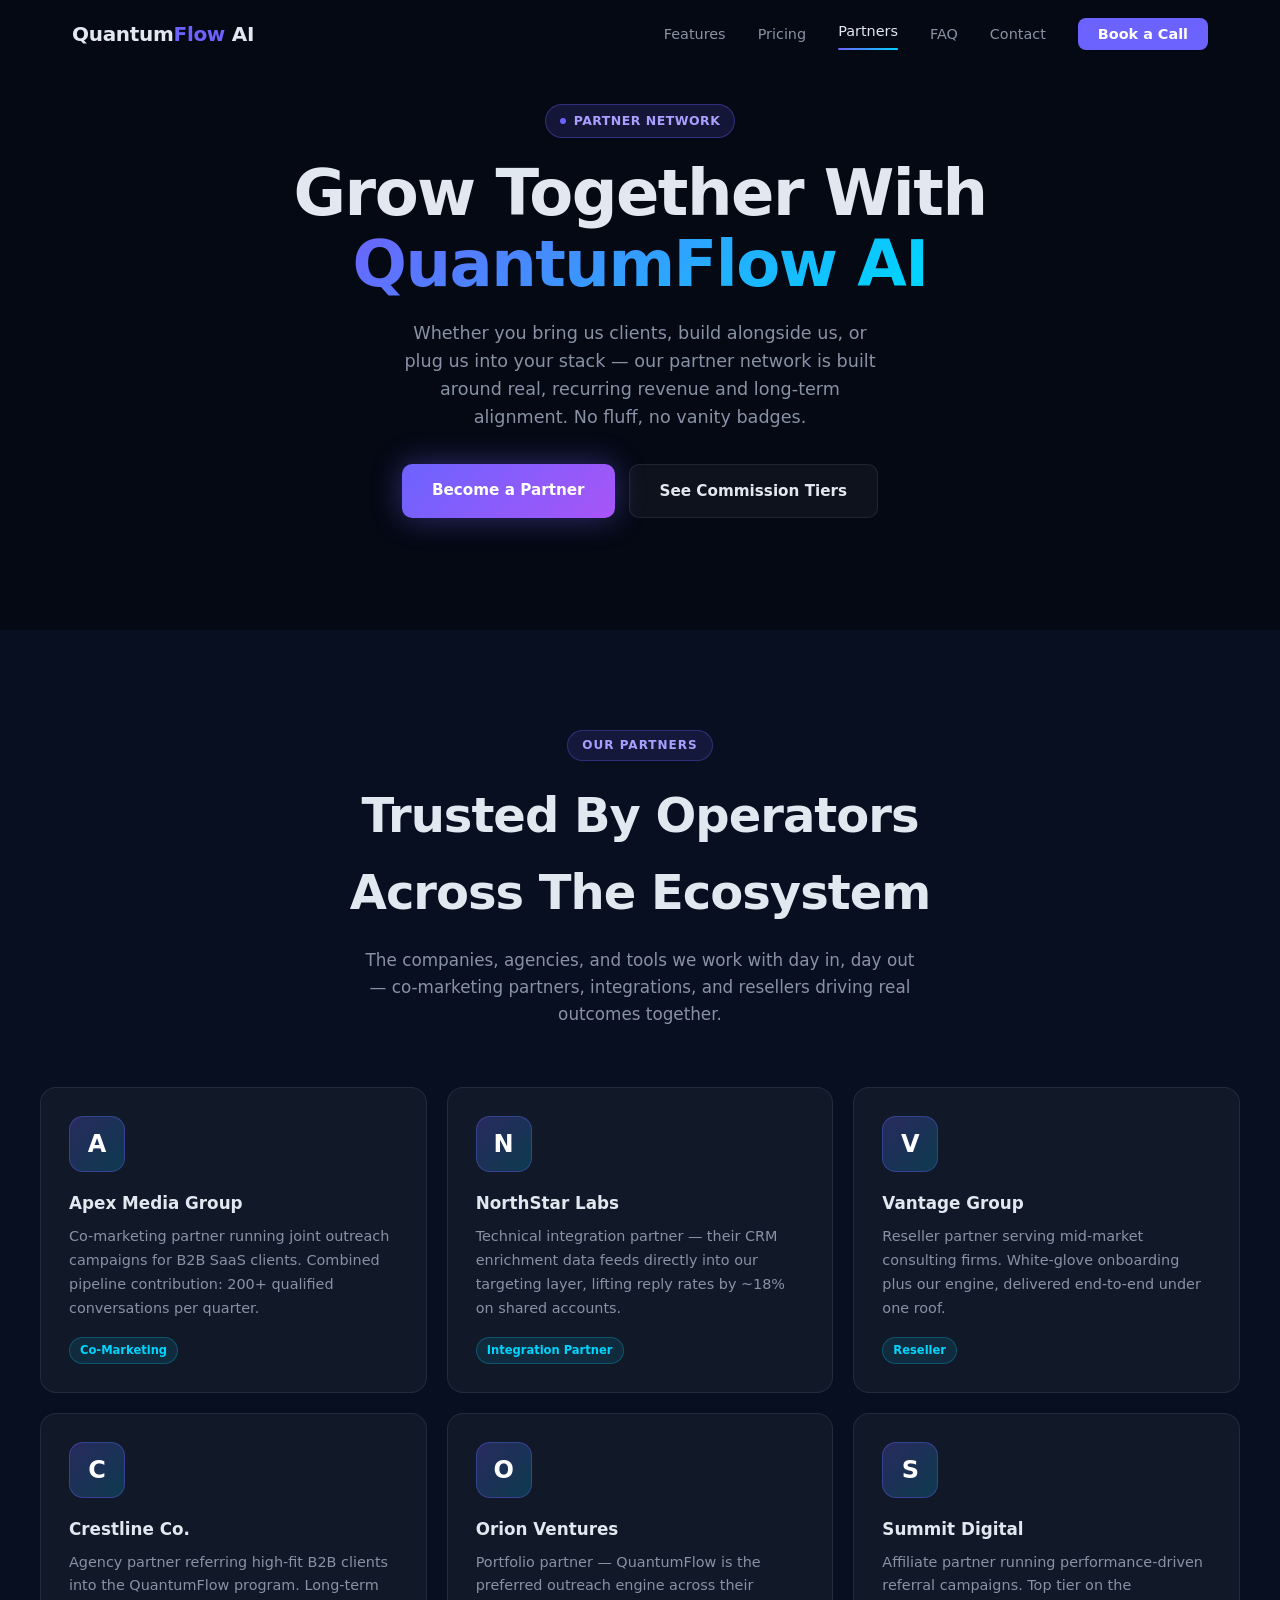
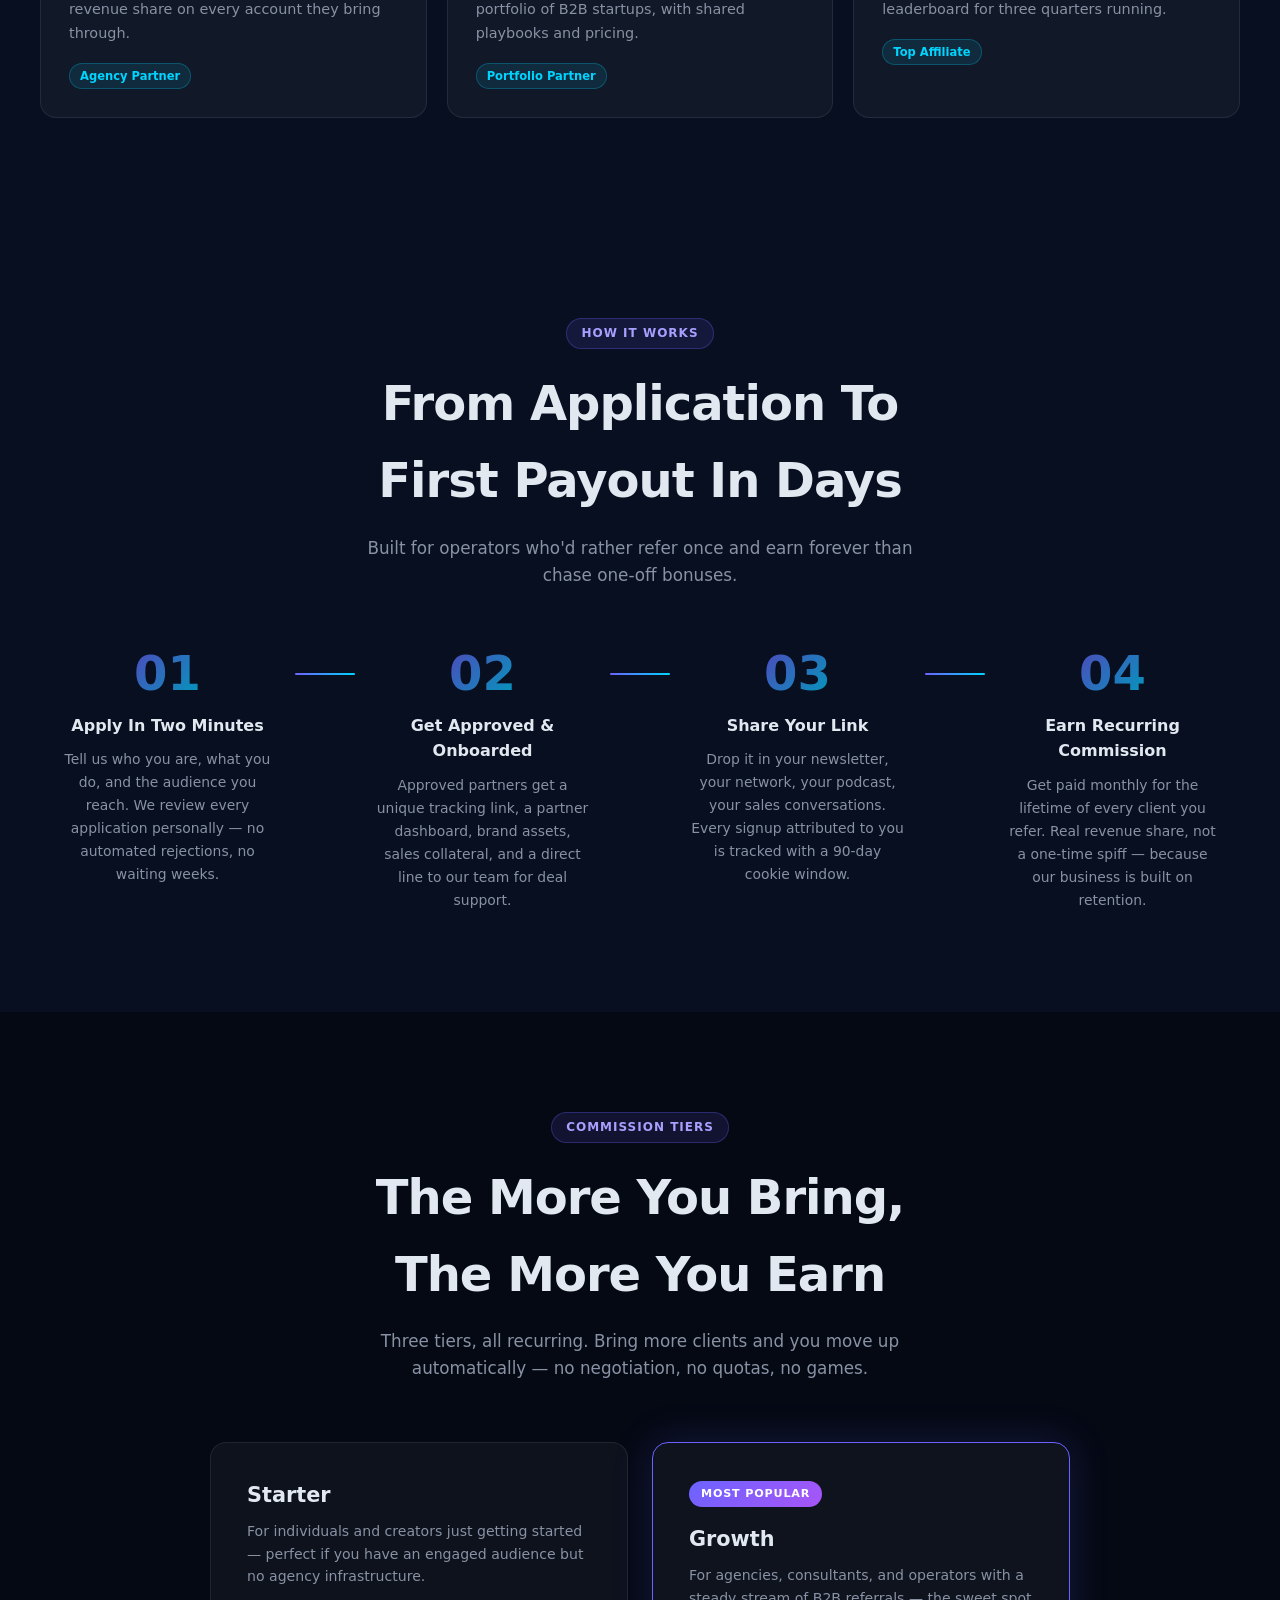
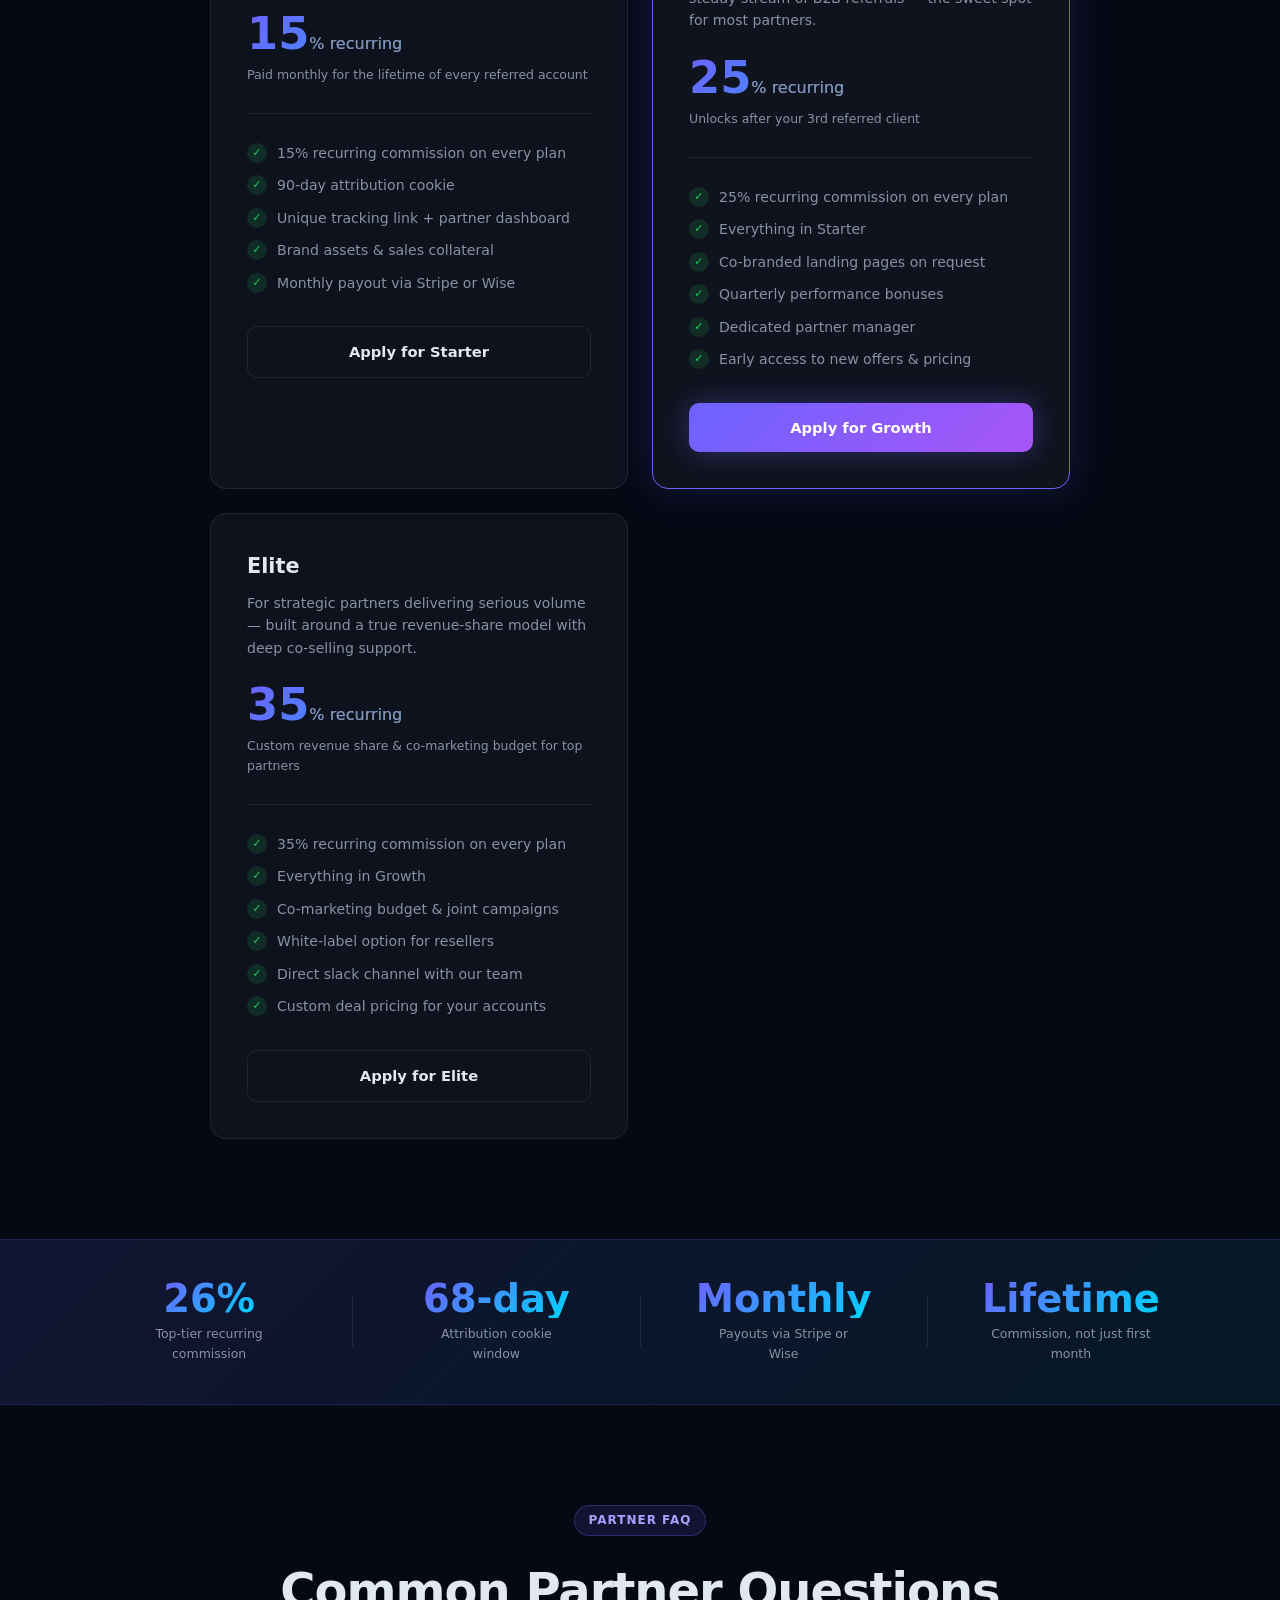
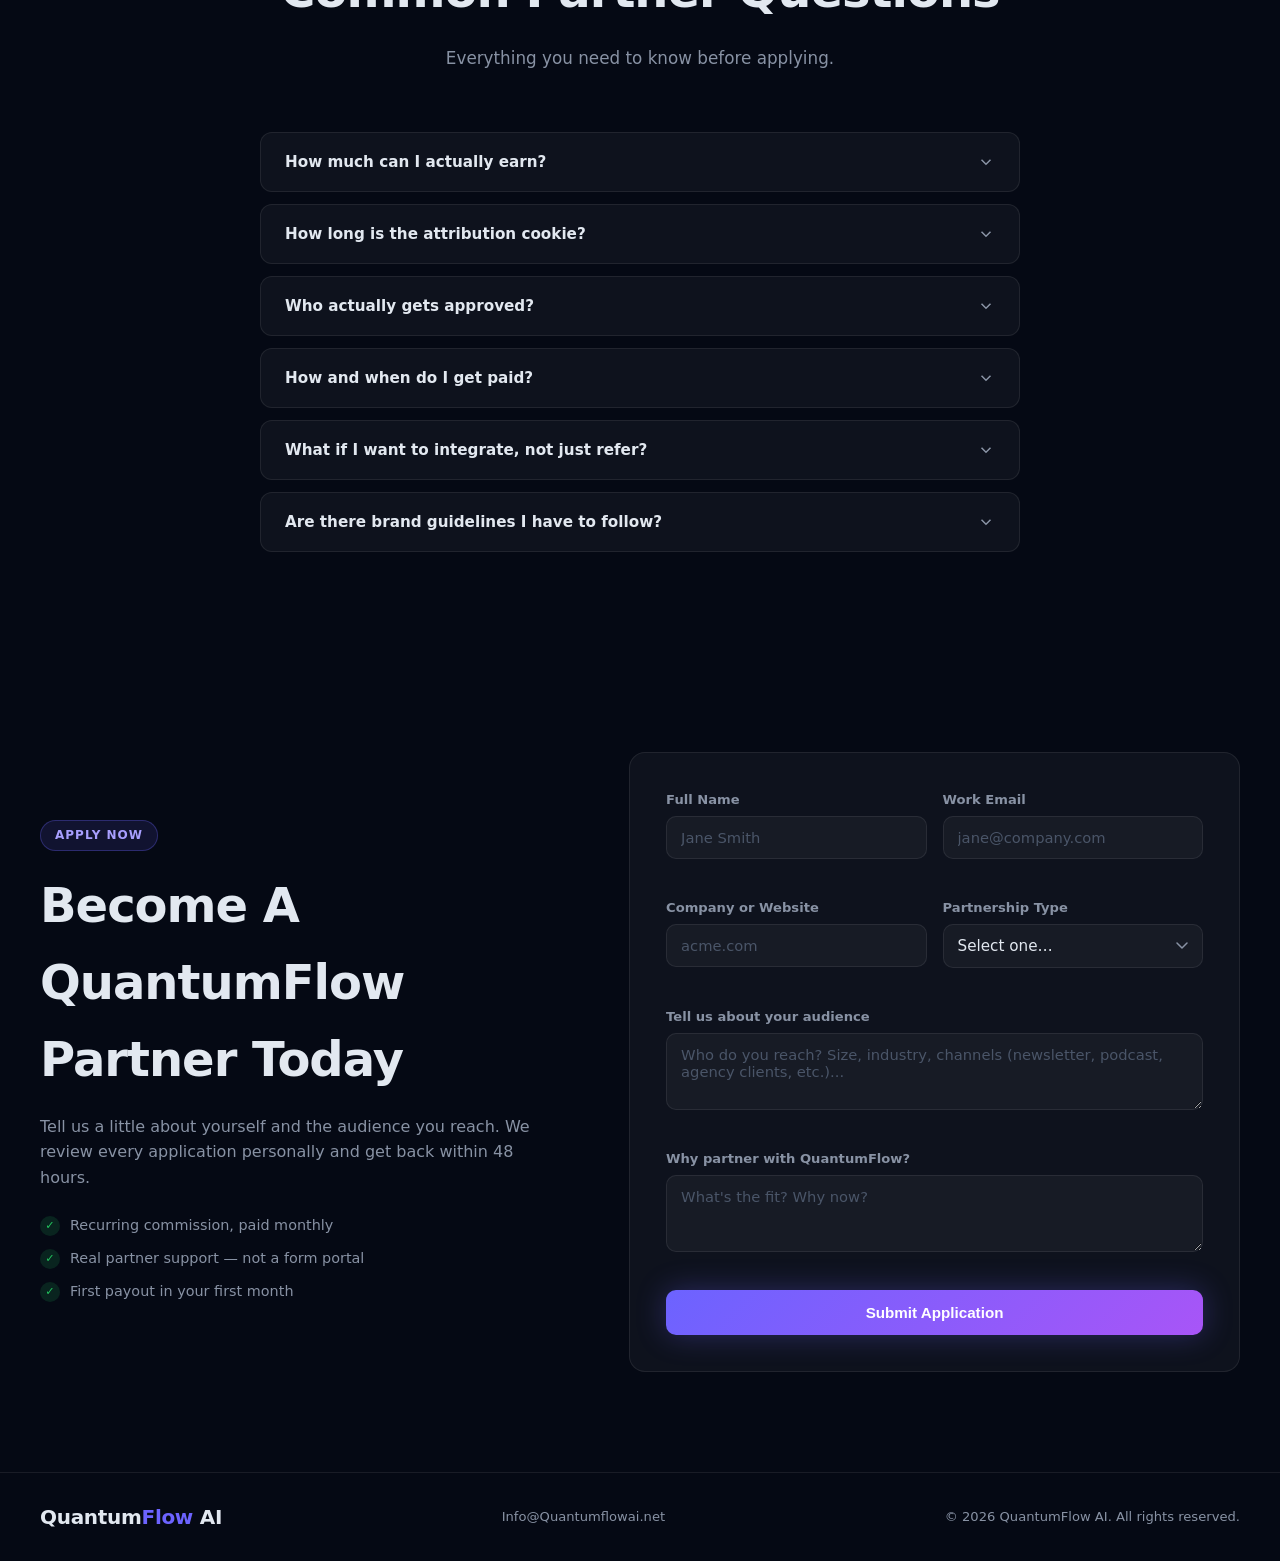
==== partners.html @ be559c21 "Add Partners & Affiliates page with showcase, tiers, and application form New partners.html with com" ====
<!DOCTYPE html>
<html lang="en">
<head>
  <meta charset="UTF-8" />
  <meta name="viewport" content="width=device-width, initial-scale=1.0" />

  <!-- Primary SEO -->
  <title>Partners &amp; Affiliates — QuantumFlow AI</title>
  <meta name="description" content="Partner with QuantumFlow AI or join our affiliate program. Recurring commissions, real-world co-marketing, and a B2B outreach engine that converts. Apply in minutes." />
  <meta name="robots" content="index, follow" />
  <link rel="canonical" href="https://quantumflowai.net/partners" />

  <!-- Open Graph -->
  <meta property="og:type" content="website" />
  <meta property="og:url" content="https://quantumflowai.net/partners" />
  <meta property="og:title" content="Partners &amp; Affiliates — QuantumFlow AI" />
  <meta property="og:description" content="Become an affiliate or strategic partner. Refer qualified businesses, share in our growth, and earn recurring commissions on every deal we close together." />
  <meta property="og:image" content="https://quantumflowai.net/og-image.png" />
  <meta property="og:image:width" content="740" />
  <meta property="og:image:height" content="740" />
  <meta property="og:site_name" content="QuantumFlow AI" />
  <meta property="og:locale" content="en_US" />

  <!-- Twitter Card -->
  <meta name="twitter:card" content="summary_large_image" />
  <meta name="twitter:title" content="Partners &amp; Affiliates — QuantumFlow AI" />
  <meta name="twitter:description" content="Join the QuantumFlow AI partner network. Recurring commissions, co-marketing, and a B2B outreach engine that delivers." />
  <meta name="twitter:image" content="https://quantumflowai.net/og-image.png" />

  <!-- Geo targeting -->
  <meta name="geo.region" content="US, CA, GB, AU" />

  <!-- Branding -->
  <link rel="icon" type="image/png" href="/og-image.png" />
  <meta name="theme-color" content="#6c63ff" />

  <link rel="stylesheet" href="styles.css" />

  <!-- Page-specific tweaks (small enough to live inline; no global styles.css edits needed) -->
  <style>
    .partners-hero { min-height: 70vh; justify-content: center; text-align: center; }
    .partners-hero .hero-content { max-width: 760px; margin: 0 auto; }
    .partners-hero .hero-content > p { margin-left: auto; margin-right: auto; }
    .partners-hero .hero-btns { justify-content: center; }
    .partners-hero .badge { margin-left: auto; margin-right: auto; }

    /* Logo placeholder — drop in <img> later */
    .partner-logo {
      width: 56px;
      height: 56px;
      border-radius: 14px;
      display: flex;
      align-items: center;
      justify-content: center;
      font-weight: 800;
      font-size: 1.5rem;
      color: #fff;
      margin-bottom: 18px;
      background: linear-gradient(135deg, rgba(108, 99, 255, 0.25), rgba(0, 212, 255, 0.18));
      border: 1px solid rgba(108, 99, 255, 0.35);
    }

    /* Active nav item subtle indicator */
    .nav-links a[aria-current="page"] { color: var(--text); }
    .nav-links a[aria-current="page"]::after {
      content: '';
      display: block;
      height: 2px;
      width: 100%;
      margin-top: 4px;
      background: linear-gradient(90deg, var(--accent), var(--accent2));
      border-radius: 2px;
    }

    /* Select styled to match inputs */
    .form-group select {
      background: var(--card-bg);
      border: 1px solid var(--card-border);
      color: var(--text);
      padding: 12px 14px;
      border-radius: 10px;
      font-size: 0.95rem;
      font-family: inherit;
      cursor: pointer;
      transition: border-color 0.2s;
      appearance: none;
      background-image: url("data:image/svg+xml;utf8,<svg xmlns='http://www.w3.org/2000/svg' width='12' height='8' viewBox='0 0 12 8' fill='none'><path d='M1 1L6 6L11 1' stroke='%238892a4' stroke-width='1.5' stroke-linecap='round' stroke-linejoin='round'/></svg>");
      background-repeat: no-repeat;
      background-position: right 14px center;
      padding-right: 38px;
    }
    .form-group select:focus { border-color: var(--accent); outline: none; }
    .form-group select.error { border-color: #ef4444; }
  </style>
</head>
<body>

  <!-- NAV -->
  <nav class="nav" id="nav">
    <div class="nav-inner">
      <a href="index.html" class="logo">Quantum<span>Flow</span> AI</a>
      <ul class="nav-links" id="navLinks">
        <li><a href="index.html#features" class="nav-close">Features</a></li>
        <li><a href="index.html#pricing" class="nav-close">Pricing</a></li>
        <li><a href="partners.html" class="nav-close" aria-current="page">Partners</a></li>
        <li><a href="index.html#faq-section" class="nav-close">FAQ</a></li>
        <li><a href="index.html#contact" class="nav-close">Contact</a></li>
        <li><a href="index.html#contact" class="btn-nav nav-close">Book a Call</a></li>
      </ul>
      <button class="hamburger" id="hamburger" aria-label="Toggle menu">
        <span></span><span></span><span></span>
      </button>
    </div>
  </nav>

  <!-- HERO (compact, centered) -->
  <section class="hero partners-hero" id="hero">
    <div class="hero-content">
      <div class="badge reveal">Partner Network</div>
      <h1 class="reveal">Grow Together With<br/><span>QuantumFlow AI</span></h1>
      <p class="reveal">Whether you bring us clients, build alongside us, or plug us into your stack — our partner network is built around real, recurring revenue and long-term alignment. No fluff, no vanity badges.</p>
      <div class="hero-btns reveal">
        <a href="#partners-apply" class="btn-primary">Become a Partner</a>
        <a href="#affiliate-tiers" class="btn-ghost">See Commission Tiers</a>
      </div>
    </div>
  </section>

  <!-- PARTNERS SHOWCASE -->
  <section class="features" id="partners-showcase">
    <div class="section-inner">
      <div class="section-label reveal">Our Partners</div>
      <h2 class="reveal">Trusted By Operators<br/>Across The Ecosystem</h2>
      <p class="section-sub reveal">The companies, agencies, and tools we work with day in, day out — co-marketing partners, integrations, and resellers driving real outcomes together.</p>
      <div class="features-grid">

        <div class="feature-card reveal">
          <div class="partner-logo">A</div>
          <h3>Apex Media Group</h3>
          <p>Co-marketing partner running joint outreach campaigns for B2B SaaS clients. Combined pipeline contribution: 200+ qualified conversations per quarter.</p>
          <div class="feature-tag">Co-Marketing</div>
        </div>

        <div class="feature-card reveal">
          <div class="partner-logo">N</div>
          <h3>NorthStar Labs</h3>
          <p>Technical integration partner — their CRM enrichment data feeds directly into our targeting layer, lifting reply rates by ~18% on shared accounts.</p>
          <div class="feature-tag">Integration Partner</div>
        </div>

        <div class="feature-card reveal">
          <div class="partner-logo">V</div>
          <h3>Vantage Group</h3>
          <p>Reseller partner serving mid-market consulting firms. White-glove onboarding plus our engine, delivered end-to-end under one roof.</p>
          <div class="feature-tag">Reseller</div>
        </div>

        <div class="feature-card reveal">
          <div class="partner-logo">C</div>
          <h3>Crestline Co.</h3>
          <p>Agency partner referring high-fit B2B clients into the QuantumFlow program. Long-term revenue share on every account they bring through.</p>
          <div class="feature-tag">Agency Partner</div>
        </div>

        <div class="feature-card reveal">
          <div class="partner-logo">O</div>
          <h3>Orion Ventures</h3>
          <p>Portfolio partner — QuantumFlow is the preferred outreach engine across their portfolio of B2B startups, with shared playbooks and pricing.</p>
          <div class="feature-tag">Portfolio Partner</div>
        </div>

        <div class="feature-card reveal">
          <div class="partner-logo">S</div>
          <h3>Summit Digital</h3>
          <p>Affiliate partner running performance-driven referral campaigns. Top tier on the leaderboard for three quarters running.</p>
          <div class="feature-tag">Top Affiliate</div>
        </div>

      </div>
    </div>
  </section>

  <!-- HOW THE AFFILIATE PROGRAM WORKS -->
  <section class="how-it-works">
    <div class="section-inner">
      <div class="section-label reveal">How It Works</div>
      <h2 class="reveal">From Application To<br/>First Payout In Days</h2>
      <p class="section-sub reveal">Built for operators who'd rather refer once and earn forever than chase one-off bonuses.</p>
      <div class="steps-grid">
        <div class="step reveal">
          <div class="step-number">01</div>
          <div class="step-content">
            <h3>Apply In Two Minutes</h3>
            <p>Tell us who you are, what you do, and the audience you reach. We review every application personally — no automated rejections, no waiting weeks.</p>
          </div>
        </div>
        <div class="step-connector reveal"></div>
        <div class="step reveal">
          <div class="step-number">02</div>
          <div class="step-content">
            <h3>Get Approved &amp; Onboarded</h3>
            <p>Approved partners get a unique tracking link, a partner dashboard, brand assets, sales collateral, and a direct line to our team for deal support.</p>
          </div>
        </div>
        <div class="step-connector reveal"></div>
        <div class="step reveal">
          <div class="step-number">03</div>
          <div class="step-content">
            <h3>Share Your Link</h3>
            <p>Drop it in your newsletter, your network, your podcast, your sales conversations. Every signup attributed to you is tracked with a 90-day cookie window.</p>
          </div>
        </div>
        <div class="step-connector reveal"></div>
        <div class="step reveal">
          <div class="step-number">04</div>
          <div class="step-content">
            <h3>Earn Recurring Commission</h3>
            <p>Get paid monthly for the lifetime of every client you refer. Real revenue share, not a one-time spiff — because our business is built on retention.</p>
          </div>
        </div>
      </div>
    </div>
  </section>

  <!-- AFFILIATE TIERS -->
  <section class="pricing" id="affiliate-tiers">
    <div class="section-inner">
      <div class="section-label reveal">Commission Tiers</div>
      <h2 class="reveal">The More You Bring,<br/>The More You Earn</h2>
      <p class="section-sub reveal">Three tiers, all recurring. Bring more clients and you move up automatically — no negotiation, no quotas, no games.</p>
      <div class="pricing-grid">

        <div class="pricing-card reveal">
          <h3 class="pricing-plan">Starter</h3>
          <p class="pricing-desc">For individuals and creators just getting started — perfect if you have an engaged audience but no agency infrastructure.</p>
          <div class="pricing-price-block">
            <div class="pricing-price">15<span class="pricing-period">% recurring</span></div>
            <div class="pricing-sublabel">Paid monthly for the lifetime of every referred account</div>
          </div>
          <ul class="pricing-list">
            <li><span class="check">✓</span> 15% recurring commission on every plan</li>
            <li><span class="check">✓</span> 90-day attribution cookie</li>
            <li><span class="check">✓</span> Unique tracking link + partner dashboard</li>
            <li><span class="check">✓</span> Brand assets &amp; sales collateral</li>
            <li><span class="check">✓</span> Monthly payout via Stripe or Wise</li>
          </ul>
          <a href="#partners-apply" class="pricing-cta pricing-cta-ghost">Apply for Starter</a>
        </div>

        <div class="pricing-card featured reveal">
          <div class="pricing-badge">Most Popular</div>
          <h3 class="pricing-plan">Growth</h3>
          <p class="pricing-desc">For agencies, consultants, and operators with a steady stream of B2B referrals — the sweet spot for most partners.</p>
          <div class="pricing-price-block">
            <div class="pricing-price">25<span class="pricing-period">% recurring</span></div>
            <div class="pricing-sublabel">Unlocks after your 3rd referred client</div>
          </div>
          <ul class="pricing-list">
            <li><span class="check">✓</span> 25% recurring commission on every plan</li>
            <li><span class="check">✓</span> Everything in Starter</li>
            <li><span class="check">✓</span> Co-branded landing pages on request</li>
            <li><span class="check">✓</span> Quarterly performance bonuses</li>
            <li><span class="check">✓</span> Dedicated partner manager</li>
            <li><span class="check">✓</span> Early access to new offers &amp; pricing</li>
          </ul>
          <a href="#partners-apply" class="pricing-cta pricing-cta-primary">Apply for Growth</a>
        </div>

        <div class="pricing-card reveal">
          <h3 class="pricing-plan">Elite</h3>
          <p class="pricing-desc">For strategic partners delivering serious volume — built around a true revenue-share model with deep co-selling support.</p>
          <div class="pricing-price-block">
            <div class="pricing-price">35<span class="pricing-period">% recurring</span></div>
            <div class="pricing-sublabel">Custom revenue share &amp; co-marketing budget for top partners</div>
          </div>
          <ul class="pricing-list">
            <li><span class="check">✓</span> 35% recurring commission on every plan</li>
            <li><span class="check">✓</span> Everything in Growth</li>
            <li><span class="check">✓</span> Co-marketing budget &amp; joint campaigns</li>
            <li><span class="check">✓</span> White-label option for resellers</li>
            <li><span class="check">✓</span> Direct slack channel with our team</li>
            <li><span class="check">✓</span> Custom deal pricing for your accounts</li>
          </ul>
          <a href="#partners-apply" class="pricing-cta pricing-cta-ghost">Apply for Elite</a>
        </div>

      </div>
    </div>
  </section>

  <!-- STATS BAR -->
  <div class="stats-bar">
    <div class="stats-bar-inner">
      <div class="stats-bar-item reveal">
        <span class="stats-bar-num"><span class="counter" data-target="35">0</span>%</span>
        <span class="stats-bar-label">Top-tier recurring commission</span>
      </div>
      <div class="stats-bar-divider"></div>
      <div class="stats-bar-item reveal">
        <span class="stats-bar-num"><span class="counter" data-target="90">0</span>-day</span>
        <span class="stats-bar-label">Attribution cookie window</span>
      </div>
      <div class="stats-bar-divider"></div>
      <div class="stats-bar-item reveal">
        <span class="stats-bar-num">Monthly</span>
        <span class="stats-bar-label">Payouts via Stripe or Wise</span>
      </div>
      <div class="stats-bar-divider"></div>
      <div class="stats-bar-item reveal">
        <span class="stats-bar-num">Lifetime</span>
        <span class="stats-bar-label">Commission, not just first month</span>
      </div>
    </div>
  </div>

  <!-- PARTNER FAQ -->
  <section class="faq-section" id="partner-faq">
    <div class="section-inner">
      <div class="section-label reveal">Partner FAQ</div>
      <h2 class="reveal">Common Partner Questions</h2>
      <p class="section-sub reveal">Everything you need to know before applying.</p>
      <div class="faq-grid">

        <div class="faq-item reveal">
          <button class="faq-q" aria-expanded="false">
            <span>How much can I actually earn?</span>
            <svg aria-hidden="true" class="faq-icon" viewBox="0 0 24 24" fill="none" stroke="currentColor" stroke-width="2"><polyline points="6 9 12 15 18 9"/></svg>
          </button>
          <div class="faq-a">
            <p>Commissions range from 15% to 35% of every plan, paid monthly for the lifetime of the account. On a Scale plan client, that's $150–$350+ per month, every month, for every active referral. Top partners earn five figures monthly purely from recurring commissions.</p>
          </div>
        </div>

        <div class="faq-item reveal">
          <button class="faq-q" aria-expanded="false">
            <span>How long is the attribution cookie?</span>
            <svg aria-hidden="true" class="faq-icon" viewBox="0 0 24 24" fill="none" stroke="currentColor" stroke-width="2"><polyline points="6 9 12 15 18 9"/></svg>
          </button>
          <div class="faq-a">
            <p>90 days. If someone clicks your link, then books a call within 90 days and signs up, you get credit — even if they took the long route. We also support manual attribution requests if a referral mentioned you on the call.</p>
          </div>
        </div>

        <div class="faq-item reveal">
          <button class="faq-q" aria-expanded="false">
            <span>Who actually gets approved?</span>
            <svg aria-hidden="true" class="faq-icon" viewBox="0 0 24 24" fill="none" stroke="currentColor" stroke-width="2"><polyline points="6 9 12 15 18 9"/></svg>
          </button>
          <div class="faq-a">
            <p>Anyone with credible access to B2B audiences — agencies, consultants, newsletter operators, podcast hosts, fractional execs, marketing communities, and SaaS founders with adjacent audiences. We don't approve generic "deal sites" or anyone running spammy traffic — that protects everyone's earnings.</p>
          </div>
        </div>

        <div class="faq-item reveal">
          <button class="faq-q" aria-expanded="false">
            <span>How and when do I get paid?</span>
            <svg aria-hidden="true" class="faq-icon" viewBox="0 0 24 24" fill="none" stroke="currentColor" stroke-width="2"><polyline points="6 9 12 15 18 9"/></svg>
          </button>
          <div class="faq-a">
            <p>Payouts go out monthly via Stripe Connect or Wise, on the 15th of the month for the prior month's earnings. Minimum payout threshold is $50 — anything below rolls over.</p>
          </div>
        </div>

        <div class="faq-item reveal">
          <button class="faq-q" aria-expanded="false">
            <span>What if I want to integrate, not just refer?</span>
            <svg aria-hidden="true" class="faq-icon" viewBox="0 0 24 24" fill="none" stroke="currentColor" stroke-width="2"><polyline points="6 9 12 15 18 9"/></svg>
          </button>
          <div class="faq-a">
            <p>We love integration partners. If you build a tool that touches CRM, enrichment, deliverability, intent data, or anything else in the outreach stack — apply via the form below and select "Tech / Integration Partner." We co-build, co-market, and frequently co-sell.</p>
          </div>
        </div>

        <div class="faq-item reveal">
          <button class="faq-q" aria-expanded="false">
            <span>Are there brand guidelines I have to follow?</span>
            <svg aria-hidden="true" class="faq-icon" viewBox="0 0 24 24" fill="none" stroke="currentColor" stroke-width="2"><polyline points="6 9 12 15 18 9"/></svg>
          </button>
          <div class="faq-a">
            <p>Yes — once approved, you get a brand kit with logos, voice guidelines, and approved messaging. We're flexible, but two rules: don't make promises we can't keep, and don't run paid ads on QuantumFlow-branded keywords without prior approval.</p>
          </div>
        </div>

      </div>
    </div>
  </section>

  <!-- APPLICATION FORM -->
  <section class="contact" id="partners-apply">
    <div class="section-inner contact-inner">
      <div class="contact-text">
        <div class="section-label reveal">Apply Now</div>
        <h2 class="reveal">Become A QuantumFlow<br/>Partner Today</h2>
        <p class="reveal">Tell us a little about yourself and the audience you reach. We review every application personally and get back within 48 hours.</p>
        <ul class="contact-perks reveal">
          <li><span class="check">✓</span> Recurring commission, paid monthly</li>
          <li><span class="check">✓</span> Real partner support — not a form portal</li>
          <li><span class="check">✓</span> First payout in your first month</li>
        </ul>
      </div>
      <form class="contact-form reveal" id="partnerForm" novalidate>
        <div class="form-row">
          <div class="form-group">
            <label for="partnerName">Full Name</label>
            <input type="text" id="partnerName" name="partnerName" placeholder="Jane Smith" required />
            <span class="error-msg" id="partnerNameError"></span>
          </div>
          <div class="form-group">
            <label for="partnerEmail">Work Email</label>
            <input type="email" id="partnerEmail" name="partnerEmail" placeholder="jane@company.com" required />
            <span class="error-msg" id="partnerEmailError"></span>
          </div>
        </div>
        <div class="form-row">
          <div class="form-group">
            <label for="partnerCompany">Company or Website</label>
            <input type="text" id="partnerCompany" name="partnerCompany" placeholder="acme.com" required />
            <span class="error-msg" id="partnerCompanyError"></span>
          </div>
          <div class="form-group">
            <label for="partnerType">Partnership Type</label>
            <select id="partnerType" name="partnerType" required>
              <option value="">Select one…</option>
              <option value="Affiliate / Referral">Affiliate / Referral</option>
              <option value="Tech / Integration Partner">Tech / Integration Partner</option>
              <option value="Agency / Reseller">Agency / Reseller</option>
            </select>
            <span class="error-msg" id="partnerTypeError"></span>
          </div>
        </div>
        <div class="form-group">
          <label for="partnerAudience">Tell us about your audience</label>
          <textarea id="partnerAudience" name="partnerAudience" rows="3" placeholder="Who do you reach? Size, industry, channels (newsletter, podcast, agency clients, etc.)..." required></textarea>
          <span class="error-msg" id="partnerAudienceError"></span>
        </div>
        <div class="form-group">
          <label for="partnerPitch">Why partner with QuantumFlow?</label>
          <textarea id="partnerPitch" name="partnerPitch" rows="3" placeholder="What's the fit? Why now?" required></textarea>
          <span class="error-msg" id="partnerPitchError"></span>
        </div>
        <button type="submit" class="btn-submit" id="partnerSubmitBtn">
          <span class="btn-text">Submit Application</span>
          <span class="btn-spinner" hidden>
            <svg aria-hidden="true" class="spin" viewBox="0 0 24 24" fill="none" stroke="currentColor" stroke-width="2"><circle cx="12" cy="12" r="10" stroke-dasharray="60" stroke-dashoffset="20"/></svg>
          </span>
        </button>
        <div class="form-success" id="partnerFormSuccess" hidden>
          <span>🎉</span> Application received! We'll be in touch within 48 hours.
        </div>
      </form>
    </div>
  </section>

  <!-- FOOTER -->
  <footer class="footer">
    <div class="footer-inner">
      <a href="index.html" class="logo">Quantum<span>Flow</span> AI</a>
      <a href="mailto:Info@Quantumflowai.net" class="footer-email">Info@Quantumflowai.net</a>
      <p>© 2026 QuantumFlow AI. All rights reserved.</p>
    </div>
  </footer>

  <script src="script.js"></script>

  <!-- Structured Data -->
  <script type="application/ld+json">
  {
    "@context": "https://schema.org",
    "@type": "WebPage",
    "name": "Partners & Affiliates — QuantumFlow AI",
    "url": "https://quantumflowai.net/partners",
    "description": "QuantumFlow AI's partner and affiliate program. Recurring commissions from 15% to 35% on every referred client, 90-day attribution cookie, monthly payouts via Stripe or Wise.",
    "isPartOf": {
      "@type": "WebSite",
      "name": "QuantumFlow AI",
      "url": "https://quantumflowai.net"
    },
    "about": {
      "@type": "Service",
      "name": "QuantumFlow AI Partner & Affiliate Program",
      "provider": {
        "@type": "Organization",
        "name": "QuantumFlow AI",
        "url": "https://quantumflowai.net",
        "email": "Info@quantumflowai.net"
      },
      "description": "Three-tier partner program: Starter (15% recurring), Growth (25% recurring after 3 referrals), and Elite (35% recurring with co-marketing budget). Open to affiliates, agencies, resellers, and integration partners across the US, Canada, UK, and Australia."
    }
  }
  </script>
</body>
</html>
---- styles.css ----
/* ===================== RESET & BASE ===================== */
*, *::before, *::after { box-sizing: border-box; margin: 0; padding: 0; }

:root {
  --bg: #050914;
  --bg2: #080f20;
  --accent: #6c63ff;
  --accent2: #00d4ff;
  --accent3: #a855f7;
  --text: #e2e8f0;
  --text-muted: #8892a4;
  --card-bg: rgba(255,255,255,0.04);
  --card-border: rgba(255,255,255,0.08);
  --radius: 16px;
  --transition: 0.4s cubic-bezier(0.25, 0.46, 0.45, 0.94);
}

html { scroll-behavior: smooth; }

body {
  font-family: 'Segoe UI', system-ui, -apple-system, sans-serif;
  background: var(--bg);
  color: var(--text);
  overflow-x: hidden;
  line-height: 1.6;
}

/* ===================== NAV ===================== */
.nav {
  position: fixed;
  top: 0; left: 0; right: 0;
  z-index: 100;
  padding: 18px 0;
  transition: background var(--transition), backdrop-filter var(--transition);
}
.nav.scrolled {
  background: rgba(5,9,20,0.85);
  backdrop-filter: blur(20px);
  border-bottom: 1px solid var(--card-border);
}
.nav-inner {
  max-width: 1200px;
  margin: 0 auto;
  padding: 0 32px;
  display: flex;
  align-items: center;
  justify-content: space-between;
}
.logo {
  font-size: 1.25rem;
  font-weight: 700;
  color: var(--text);
  text-decoration: none;
  letter-spacing: -0.3px;
}
.logo span { color: var(--accent); }

.nav-links {
  display: flex;
  align-items: center;
  gap: 32px;
  list-style: none;
}
.nav-links a {
  color: var(--text-muted);
  text-decoration: none;
  font-size: 0.9rem;
  transition: color 0.2s;
}
.nav-links a:hover { color: var(--text); }

.btn-nav {
  background: var(--accent) !important;
  color: #fff !important;
  padding: 8px 20px;
  border-radius: 8px;
  font-weight: 600;
  transition: opacity 0.2s, transform 0.2s !important;
}
.btn-nav:hover { opacity: 0.85; transform: translateY(-1px); }

/* ===================== HERO ===================== */
.hero {
  min-height: 100vh;
  display: flex;
  align-items: center;
  position: relative;
  overflow: hidden;
  padding: 100px 32px 60px;
  gap: 60px;
  max-width: 1200px;
  margin: 0 auto;
}

#particles {
  position: fixed;
  top: 0; left: 0;
  width: 100%; height: 100%;
  z-index: 0;
  pointer-events: none;
}

.hero-content {
  position: relative;
  z-index: 1;
  flex: 1;
  max-width: 600px;
}

.badge {
  display: inline-flex;
  align-items: center;
  gap: 8px;
  background: rgba(108, 99, 255, 0.15);
  border: 1px solid rgba(108, 99, 255, 0.35);
  color: #a89fff;
  padding: 6px 14px;
  border-radius: 999px;
  font-size: 0.78rem;
  font-weight: 600;
  letter-spacing: 0.5px;
  text-transform: uppercase;
  margin-bottom: 20px;
}
.badge::before {
  content: '';
  width: 6px; height: 6px;
  background: var(--accent);
  border-radius: 50%;
  animation: pulse-dot 1.8s infinite;
}

@keyframes pulse-dot {
  0%, 100% { opacity: 1; transform: scale(1); }
  50% { opacity: 0.5; transform: scale(1.5); }
}

h1 {
  font-size: clamp(2.5rem, 5vw, 4rem);
  font-weight: 800;
  line-height: 1.1;
  letter-spacing: -1.5px;
  margin-bottom: 20px;
}
h1 span {
  background: linear-gradient(135deg, var(--accent), var(--accent2), var(--accent3));
  -webkit-background-clip: text;
  -webkit-text-fill-color: transparent;
  background-clip: text;
  animation: gradient-shift 4s ease infinite;
  background-size: 200%;
}

@keyframes gradient-shift {
  0% { background-position: 0% 50%; }
  50% { background-position: 100% 50%; }
  100% { background-position: 0% 50%; }
}

.hero-content > p {
  font-size: 1.1rem;
  color: var(--text-muted);
  margin-bottom: 32px;
  max-width: 480px;
}

.hero-btns {
  display: flex;
  gap: 14px;
  flex-wrap: wrap;
  margin-bottom: 48px;
}

.btn-primary {
  background: linear-gradient(135deg, var(--accent), var(--accent3));
  color: #fff;
  padding: 14px 30px;
  border-radius: 10px;
  font-weight: 700;
  font-size: 0.95rem;
  text-decoration: none;
  transition: transform 0.2s, box-shadow 0.2s;
  box-shadow: 0 0 30px rgba(108, 99, 255, 0.4);
}
.btn-primary:hover {
  transform: translateY(-2px);
  box-shadow: 0 0 50px rgba(108, 99, 255, 0.6);
}

.btn-ghost {
  color: var(--text);
  padding: 14px 30px;
  border-radius: 10px;
  font-weight: 600;
  font-size: 0.95rem;
  text-decoration: none;
  border: 1px solid var(--card-border);
  background: var(--card-bg);
  transition: border-color 0.2s, background 0.2s;
}
.btn-ghost:hover {
  border-color: rgba(108, 99, 255, 0.5);
  background: rgba(108, 99, 255, 0.08);
}

.hero-stats {
  display: flex;
  align-items: center;
  gap: 28px;
}
.stat { text-align: center; }
.stat span:first-child {
  font-size: 2rem;
  font-weight: 800;
  background: linear-gradient(135deg, var(--accent2), var(--accent));
  -webkit-background-clip: text;
  -webkit-text-fill-color: transparent;
  background-clip: text;
}
.stat span:last-of-type { font-size: 1.5rem; font-weight: 800; color: var(--accent2); }
.stat p { font-size: 0.75rem; color: var(--text-muted); margin-top: 2px; }
.stat-divider { width: 1px; height: 40px; background: var(--card-border); }

/* ===================== HERO VISUAL ===================== */
.hero-visual {
  position: relative;
  flex: 1;
  min-height: 380px;
  z-index: 1;
  display: flex;
  align-items: center;
  justify-content: center;
}

.orb {
  position: absolute;
  border-radius: 50%;
  filter: blur(60px);
  animation: float 6s ease-in-out infinite;
}
.orb-1 { width: 320px; height: 320px; background: rgba(108,99,255,0.25); top: -20px; left: -20px; }
.orb-2 { width: 200px; height: 200px; background: rgba(0,212,255,0.2); bottom: 20px; right: 20px; animation-delay: -2s; }
.orb-3 { width: 150px; height: 150px; background: rgba(168,85,247,0.2); top: 60%; left: 60%; animation-delay: -4s; }

@keyframes float {
  0%, 100% { transform: translateY(0) scale(1); }
  50% { transform: translateY(-20px) scale(1.05); }
}

/* Live Feed Card */
.ai-card {
  position: relative;
  z-index: 2;
  background: rgba(8, 15, 32, 0.9);
  border: 1px solid var(--card-border);
  border-radius: var(--radius);
  width: 340px;
  backdrop-filter: blur(20px);
  box-shadow: 0 25px 60px rgba(0,0,0,0.5), 0 0 80px rgba(108,99,255,0.1);
  animation: float 6s ease-in-out infinite;
  animation-delay: -1s;
  overflow: hidden;
}
.ai-card-header {
  display: flex;
  align-items: center;
  justify-content: space-between;
  padding: 12px 16px;
  border-bottom: 1px solid var(--card-border);
}
.live-header-left {
  display: flex;
  align-items: center;
  gap: 8px;
}
.live-dot {
  width: 8px; height: 8px;
  background: #22c55e;
  border-radius: 50%;
  animation: pulse-dot 1.5s infinite;
  flex-shrink: 0;
}
.live-dot-sm {
  display: inline-block;
  width: 6px; height: 6px;
  background: #22c55e;
  border-radius: 50%;
  animation: pulse-dot 1.5s infinite;
  margin-right: 4px;
}
.ai-card-title { font-size: 0.8rem; color: var(--text); font-weight: 700; }
.live-counter-pill {
  font-size: 0.7rem;
  font-weight: 700;
  color: var(--accent2);
  background: rgba(0,212,255,0.1);
  border: 1px solid rgba(0,212,255,0.2);
  padding: 3px 10px;
  border-radius: 999px;
}

.live-summary {
  display: flex;
  align-items: center;
  justify-content: space-around;
  padding: 14px 16px;
  border-bottom: 1px solid var(--card-border);
  background: rgba(108,99,255,0.05);
}
.live-stat { display: flex; flex-direction: column; align-items: center; gap: 2px; }
.live-stat-num {
  font-size: 1.4rem;
  font-weight: 800;
  background: linear-gradient(135deg, var(--accent), var(--accent2));
  -webkit-background-clip: text;
  -webkit-text-fill-color: transparent;
  background-clip: text;
  line-height: 1;
}
.live-stat-label { font-size: 0.65rem; color: var(--text-muted); font-weight: 600; text-transform: uppercase; letter-spacing: 0.5px; }
.live-stat-div { width: 1px; height: 32px; background: var(--card-border); }

.live-feed {
  padding: 10px 0;
  max-height: 200px;
  overflow: hidden;
  display: flex;
  flex-direction: column;
  gap: 0;
}
.feed-item {
  display: flex;
  align-items: center;
  gap: 10px;
  padding: 8px 16px;
  font-size: 0.75rem;
  color: var(--text-muted);
  border-bottom: 1px solid rgba(255,255,255,0.03);
  animation: feed-slide 0.4s ease;
  transition: background 0.2s;
}
.feed-item:last-child { border-bottom: none; }
@keyframes feed-slide {
  from { opacity: 0; transform: translateY(-8px); }
  to   { opacity: 1; transform: translateY(0); }
}
.feed-icon {
  font-size: 0.85rem;
  flex-shrink: 0;
  width: 22px;
  text-align: center;
}
.feed-text { flex: 1; line-height: 1.3; }
.feed-text strong { color: var(--text); font-weight: 600; }
.feed-badge {
  font-size: 0.62rem;
  font-weight: 700;
  padding: 2px 7px;
  border-radius: 4px;
  flex-shrink: 0;
}
.badge-sent    { background: rgba(108,99,255,0.2); color: #a89fff; }
.badge-reply   { background: rgba(0,212,255,0.15); color: var(--accent2); }
.badge-hot     { background: rgba(34,197,94,0.15); color: #4ade80; }
.badge-convo   { background: rgba(168,85,247,0.2); color: #c084fc; }

.live-footer {
  padding: 10px 16px;
  font-size: 0.7rem;
  color: var(--text-muted);
  border-top: 1px solid var(--card-border);
  display: flex;
  align-items: center;
  gap: 6px;
}

/* ===================== SECTIONS SHARED ===================== */
.features, .contact {
  padding: 100px 32px;
}
.section-inner {
  max-width: 1200px;
  margin: 0 auto;
  text-align: center;
}
.section-label {
  display: inline-block;
  background: rgba(108, 99, 255, 0.12);
  border: 1px solid rgba(108, 99, 255, 0.3);
  color: #a89fff;
  padding: 5px 14px;
  border-radius: 999px;
  font-size: 0.75rem;
  font-weight: 700;
  text-transform: uppercase;
  letter-spacing: 1px;
  margin-bottom: 16px;
}
h2 {
  font-size: clamp(2rem, 4vw, 3rem);
  font-weight: 800;
  letter-spacing: -1px;
  margin-bottom: 16px;
}
.section-sub {
  color: var(--text-muted);
  font-size: 1.05rem;
  max-width: 560px;
  margin: 0 auto 60px;
}

/* ===================== FEATURES GRID ===================== */
.features { background: var(--bg2); }

.features-grid {
  display: grid;
  grid-template-columns: repeat(auto-fit, minmax(320px, 1fr));
  gap: 20px;
  text-align: left;
}

.feature-card {
  background: var(--card-bg);
  border: 1px solid var(--card-border);
  border-radius: var(--radius);
  padding: 28px;
  transition: border-color var(--transition), transform var(--transition), box-shadow var(--transition);
  position: relative;
  overflow: hidden;
}
.feature-card::before {
  content: '';
  position: absolute;
  top: 0; left: 0; right: 0;
  height: 2px;
  background: linear-gradient(90deg, var(--accent), var(--accent2));
  transform: scaleX(0);
  transform-origin: left;
  transition: transform var(--transition);
}
.feature-card:hover {
  border-color: rgba(108, 99, 255, 0.35);
  transform: translateY(-4px);
  box-shadow: 0 20px 50px rgba(0,0,0,0.3);
}
.feature-card:hover::before { transform: scaleX(1); }

.feature-icon {
  width: 48px; height: 48px;
  background: rgba(108, 99, 255, 0.15);
  border-radius: 12px;
  display: flex;
  align-items: center;
  justify-content: center;
  margin-bottom: 16px;
}
.feature-icon svg { width: 22px; height: 22px; color: var(--accent); }

.feature-card h3 {
  font-size: 1.05rem;
  font-weight: 700;
  margin-bottom: 8px;
}
.feature-card p {
  color: var(--text-muted);
  font-size: 0.9rem;
  line-height: 1.65;
  margin-bottom: 16px;
}
.feature-tag {
  display: inline-block;
  font-size: 0.72rem;
  font-weight: 600;
  color: var(--accent2);
  background: rgba(0, 212, 255, 0.1);
  border: 1px solid rgba(0, 212, 255, 0.25);
  padding: 3px 10px;
  border-radius: 999px;
}

/* ===================== CONTACT ===================== */
.contact { background: var(--bg); }
.contact .section-inner { text-align: left; }
.contact-inner {
  display: grid;
  grid-template-columns: 1fr 1.2fr;
  gap: 80px;
  align-items: center;
  text-align: left !important;
}
.contact-text .section-label { text-align: left; }
.contact-text h2 { text-align: left; }
.contact-text p {
  color: var(--text-muted);
  font-size: 1rem;
  margin-bottom: 24px;
  margin-top: 12px;
}
.contact-perks {
  list-style: none;
  display: flex;
  flex-direction: column;
  gap: 10px;
}
.contact-perks li { font-size: 0.9rem; color: var(--text-muted); display: flex; align-items: center; gap: 10px; }
.check {
  display: inline-flex;
  align-items: center;
  justify-content: center;
  width: 20px; height: 20px;
  background: rgba(34, 197, 94, 0.15);
  border-radius: 50%;
  color: #22c55e;
  font-size: 0.7rem;
  font-weight: 700;
  flex-shrink: 0;
}

/* ===================== FORM ===================== */
.contact-form {
  background: var(--card-bg);
  border: 1px solid var(--card-border);
  border-radius: var(--radius);
  padding: 36px;
}
.form-row { display: grid; grid-template-columns: 1fr 1fr; gap: 16px; }
.form-group { display: flex; flex-direction: column; gap: 6px; margin-bottom: 16px; }
.form-group label { font-size: 0.82rem; font-weight: 600; color: var(--text-muted); }

.form-group input,
.form-group textarea {
  background: rgba(255,255,255,0.04);
  border: 1px solid var(--card-border);
  border-radius: 10px;
  padding: 12px 14px;
  color: var(--text);
  font-size: 0.92rem;
  font-family: inherit;
  transition: border-color 0.2s, box-shadow 0.2s;
  resize: vertical;
}
.form-group input::placeholder,
.form-group textarea::placeholder { color: #4a5568; }
.form-group input:focus,
.form-group textarea:focus {
  outline: none;
  border-color: var(--accent);
  box-shadow: 0 0 0 3px rgba(108, 99, 255, 0.15);
}
.form-group input.error,
.form-group textarea.error { border-color: #ef4444; }
.error-msg { font-size: 0.75rem; color: #ef4444; min-height: 16px; }

.btn-submit {
  width: 100%;
  background: linear-gradient(135deg, var(--accent), var(--accent3));
  color: #fff;
  border: none;
  border-radius: 10px;
  padding: 14px;
  font-size: 0.95rem;
  font-weight: 700;
  cursor: pointer;
  transition: transform 0.2s, box-shadow 0.2s, opacity 0.2s;
  display: flex;
  align-items: center;
  justify-content: center;
  gap: 8px;
  box-shadow: 0 0 30px rgba(108, 99, 255, 0.3);
}
.btn-submit:hover:not(:disabled) {
  transform: translateY(-2px);
  box-shadow: 0 0 50px rgba(108, 99, 255, 0.5);
}
.btn-submit:disabled { opacity: 0.7; cursor: not-allowed; }

.spin { width: 20px; height: 20px; animation: rotate 1s linear infinite; }
@keyframes rotate { to { transform: rotate(360deg); } }

.form-success {
  margin-top: 14px;
  padding: 12px 16px;
  background: rgba(34, 197, 94, 0.1);
  border: 1px solid rgba(34, 197, 94, 0.3);
  border-radius: 10px;
  color: #4ade80;
  font-size: 0.88rem;
  font-weight: 600;
  text-align: center;
  animation: fade-in 0.4s ease;
}

/* ===================== HOW IT WORKS ===================== */
.how-it-works {
  padding: 100px 32px;
  background: var(--bg2);
}
.steps-grid {
  display: flex;
  align-items: flex-start;
  gap: 0;
  margin-top: 10px;
}
.step {
  flex: 1;
  display: flex;
  flex-direction: column;
  align-items: center;
  text-align: center;
  padding: 0 20px;
}
.step-number {
  font-size: 3rem;
  font-weight: 900;
  background: linear-gradient(135deg, var(--accent), var(--accent2));
  -webkit-background-clip: text;
  -webkit-text-fill-color: transparent;
  background-clip: text;
  line-height: 1;
  margin-bottom: 16px;
  opacity: 0.7;
}
.step-content h3 {
  font-size: 1rem;
  font-weight: 700;
  margin-bottom: 10px;
}
.step-content p {
  font-size: 0.87rem;
  color: var(--text-muted);
  line-height: 1.65;
}
.step-connector {
  flex-shrink: 0;
  width: 60px;
  height: 2px;
  background: linear-gradient(90deg, var(--accent), var(--accent2));
  margin-top: 24px;
  opacity: 0.4;
  border-radius: 2px;
}

@media (max-width: 900px) {
  .steps-grid { flex-direction: column; align-items: center; gap: 8px; }
  .step-connector { width: 2px; height: 40px; margin: 0; background: linear-gradient(180deg, var(--accent), var(--accent2)); }
  .step { padding: 20px 0; }
}

/* ===================== STATS BAR ===================== */
.stats-bar {
  background: linear-gradient(135deg, rgba(108,99,255,0.12), rgba(0,212,255,0.08));
  border-top: 1px solid rgba(108,99,255,0.2);
  border-bottom: 1px solid rgba(108,99,255,0.2);
  padding: 40px 32px;
}
.stats-bar-inner {
  max-width: 1100px;
  margin: 0 auto;
  display: flex;
  align-items: center;
  justify-content: space-between;
  gap: 24px;
  flex-wrap: wrap;
}
.stats-bar-item {
  display: flex;
  flex-direction: column;
  align-items: center;
  gap: 6px;
  text-align: center;
  flex: 1;
  min-width: 160px;
}
.stats-bar-num {
  font-size: 2.4rem;
  font-weight: 900;
  background: linear-gradient(135deg, var(--accent), var(--accent2));
  -webkit-background-clip: text;
  -webkit-text-fill-color: transparent;
  background-clip: text;
  line-height: 1;
}
.stats-bar-label {
  font-size: 0.78rem;
  color: var(--text-muted);
  max-width: 160px;
}
.stats-bar-divider {
  width: 1px;
  height: 50px;
  background: var(--card-border);
  flex-shrink: 0;
}
@media (max-width: 700px) {
  .stats-bar-divider { display: none; }
  .stats-bar-inner { gap: 32px; }
}

/* ===================== AI AGENT SECTION ===================== */
.ai-agent-section {
  padding: 100px 32px;
  background: var(--bg2);
}
.agent-inner {
  display: grid;
  grid-template-columns: 1fr 1fr;
  gap: 80px;
  align-items: center;
}
.agent-visual {
  position: relative;
  display: flex;
  align-items: center;
  justify-content: center;
  min-height: 320px;
}
.agent-orb {
  position: absolute;
  width: 280px; height: 280px;
  background: radial-gradient(circle, rgba(168,85,247,0.2), transparent 70%);
  border-radius: 50%;
  filter: blur(40px);
  animation: float 7s ease-in-out infinite;
}
.agent-card {
  position: relative;
  z-index: 1;
  width: 100%;
  max-width: 380px;
  background: rgba(8,15,32,0.9);
  border: 1px solid rgba(168,85,247,0.3);
  border-radius: var(--radius);
  backdrop-filter: blur(20px);
  box-shadow: 0 20px 60px rgba(0,0,0,0.4), 0 0 60px rgba(168,85,247,0.1);
}
.agent-card-header {
  display: flex;
  align-items: center;
  justify-content: space-between;
  padding: 14px 18px;
  border-bottom: 1px solid rgba(255,255,255,0.06);
}
.agent-status {
  display: flex;
  align-items: center;
  gap: 8px;
  font-size: 0.78rem;
  font-weight: 600;
  color: #4ade80;
}
.agent-dot {
  width: 8px; height: 8px;
  background: #4ade80;
  border-radius: 50%;
  animation: pulse-dot 1.5s infinite;
}
.agent-label-pill {
  font-size: 0.7rem;
  font-weight: 700;
  background: rgba(168,85,247,0.2);
  border: 1px solid rgba(168,85,247,0.35);
  color: #c084fc;
  padding: 3px 10px;
  border-radius: 999px;
  letter-spacing: 0.5px;
}
.agent-log {
  padding: 16px 18px;
  display: flex;
  flex-direction: column;
  gap: 10px;
}
.agent-log-line {
  display: flex;
  align-items: center;
  gap: 10px;
  font-size: 0.78rem;
  color: var(--text-muted);
  opacity: 0;
  animation: log-appear 0.4s ease forwards;
}
.agent-log-line:nth-child(1) { animation-delay: 0.2s; }
.agent-log-line:nth-child(2) { animation-delay: 0.7s; }
.agent-log-line:nth-child(3) { animation-delay: 1.2s; }
.agent-log-line:nth-child(4) { animation-delay: 1.7s; }
.agent-log-line:nth-child(5) { animation-delay: 2.2s; }
@keyframes log-appear {
  from { opacity: 0; transform: translateX(-6px); }
  to { opacity: 1; transform: translateX(0); }
}
.log-tag {
  display: inline-block;
  font-size: 0.62rem;
  font-weight: 700;
  padding: 2px 7px;
  border-radius: 4px;
  letter-spacing: 0.5px;
  flex-shrink: 0;
}
.log-tag.action { background: rgba(108,99,255,0.2); color: #a89fff; }
.log-tag.send   { background: rgba(0,212,255,0.15); color: var(--accent2); }
.log-tag.match  { background: rgba(34,197,94,0.15); color: #4ade80; }
.ellipsis {
  animation: ellipsis-blink 1.2s infinite;
}
@keyframes ellipsis-blink {
  0%,100% { opacity: 1; } 50% { opacity: 0; }
}

.agent-text h2 span {
  background: linear-gradient(135deg, var(--accent3), var(--accent2));
  -webkit-background-clip: text;
  -webkit-text-fill-color: transparent;
  background-clip: text;
}
.agent-text > p {
  color: var(--text-muted);
  font-size: 1rem;
  line-height: 1.7;
  margin: 12px 0 24px;
}
.agent-list {
  list-style: none;
  display: flex;
  flex-direction: column;
  gap: 10px;
  margin-bottom: 32px;
}
.agent-list li {
  font-size: 0.9rem;
  color: var(--text-muted);
  display: flex;
  align-items: center;
  gap: 10px;
}

.agent-pricing {
  display: flex;
  align-items: center;
  gap: 24px;
  background: rgba(108,99,255,0.08);
  border: 1px solid rgba(108,99,255,0.2);
  border-radius: 12px;
  padding: 20px 24px;
  margin-bottom: 28px;
}
.agent-price-item {
  display: flex;
  flex-direction: column;
  gap: 4px;
}
.agent-price-num {
  font-size: 1.7rem;
  font-weight: 800;
  background: linear-gradient(135deg, var(--accent), var(--accent2));
  -webkit-background-clip: text;
  -webkit-text-fill-color: transparent;
  background-clip: text;
  line-height: 1;
}
.agent-price-label {
  font-size: 0.78rem;
  color: var(--text-muted);
}
.agent-price-divider {
  width: 1px;
  height: 40px;
  background: rgba(108,99,255,0.25);
  flex-shrink: 0;
}

@media (max-width: 900px) {
  .agent-inner { grid-template-columns: 1fr; gap: 48px; }
  .agent-visual { order: -1; }
}

/* ===================== FAQ ===================== */
.faq-section {
  padding: 100px 32px;
  background: var(--bg);
}
.faq-grid {
  max-width: 760px;
  margin: 0 auto;
  display: flex;
  flex-direction: column;
  gap: 12px;
  text-align: left;
}
.faq-item {
  background: var(--card-bg);
  border: 1px solid var(--card-border);
  border-radius: 12px;
  overflow: hidden;
  transition: border-color 0.2s;
}
.faq-item.open { border-color: rgba(108,99,255,0.35); }
.faq-q {
  width: 100%;
  display: flex;
  align-items: center;
  justify-content: space-between;
  gap: 16px;
  padding: 20px 24px;
  background: transparent;
  border: none;
  color: var(--text);
  font-size: 0.95rem;
  font-weight: 600;
  font-family: inherit;
  cursor: pointer;
  text-align: left;
}
.faq-icon {
  width: 18px; height: 18px;
  flex-shrink: 0;
  color: var(--text-muted);
  transition: transform 0.3s ease;
}
.faq-item.open .faq-icon { transform: rotate(180deg); }
.faq-a {
  max-height: 0;
  overflow: hidden;
  transition: max-height 0.35s ease, padding 0.3s ease;
}
.faq-a p {
  padding: 0 24px 20px;
  color: var(--text-muted);
  font-size: 0.9rem;
  line-height: 1.7;
}
.faq-item.open .faq-a { max-height: 300px; }

/* ===================== PRICING ===================== */
.pricing {
  padding: 100px 32px;
  background: var(--bg);
}

.pricing-grid {
  display: grid;
  grid-template-columns: 1fr 1fr;
  gap: 24px;
  max-width: 860px;
  margin: 0 auto;
  text-align: left;
}

.pricing-card {
  background: var(--card-bg);
  border: 1px solid var(--card-border);
  border-radius: var(--radius);
  padding: 36px;
  position: relative;
  transition: transform var(--transition), box-shadow var(--transition);
}
.pricing-card:hover {
  transform: translateY(-4px);
  box-shadow: 0 20px 50px rgba(0,0,0,0.3);
}
.pricing-card.featured {
  border-color: var(--accent);
  box-shadow: 0 0 40px rgba(108, 99, 255, 0.18);
}

.pricing-badge {
  display: inline-block;
  background: linear-gradient(135deg, var(--accent), var(--accent3));
  color: #fff;
  font-size: 0.7rem;
  font-weight: 700;
  text-transform: uppercase;
  letter-spacing: 0.8px;
  padding: 4px 12px;
  border-radius: 999px;
  margin-bottom: 16px;
}

.pricing-plan {
  font-size: 1.3rem;
  font-weight: 800;
  margin-bottom: 8px;
}

.pricing-desc {
  color: var(--text-muted);
  font-size: 0.88rem;
  line-height: 1.6;
  margin-bottom: 24px;
}

.pricing-price-block {
  margin-bottom: 28px;
  padding-bottom: 28px;
  border-bottom: 1px solid var(--card-border);
}

.pricing-price {
  font-size: 2.8rem;
  font-weight: 800;
  background: linear-gradient(135deg, var(--accent), var(--accent2));
  -webkit-background-clip: text;
  -webkit-text-fill-color: transparent;
  background-clip: text;
  line-height: 1;
  margin-bottom: 8px;
}
.pricing-period {
  font-size: 1rem;
  font-weight: 500;
  color: var(--text-muted);
  -webkit-text-fill-color: var(--text-muted);
}

.pricing-sublabel {
  font-size: 0.78rem;
  color: var(--text-muted);
}

.pricing-list {
  list-style: none;
  display: flex;
  flex-direction: column;
  gap: 10px;
  margin-bottom: 32px;
}
.pricing-list li {
  font-size: 0.88rem;
  color: var(--text-muted);
  display: flex;
  align-items: flex-start;
  gap: 10px;
}
.pricing-list .check { flex-shrink: 0; margin-top: 1px; }

.pricing-cta {
  display: block;
  width: 100%;
  text-align: center;
  padding: 13px;
  border-radius: 10px;
  font-size: 0.92rem;
  font-weight: 700;
  text-decoration: none;
  transition: transform 0.2s, box-shadow 0.2s, opacity 0.2s;
}
.pricing-cta-primary {
  background: linear-gradient(135deg, var(--accent), var(--accent3));
  color: #fff;
  box-shadow: 0 0 28px rgba(108, 99, 255, 0.35);
}
.pricing-cta-primary:hover {
  transform: translateY(-2px);
  box-shadow: 0 0 44px rgba(108, 99, 255, 0.55);
}
.pricing-cta-ghost {
  color: var(--text);
  border: 1px solid var(--card-border);
  background: transparent;
}
.pricing-cta-ghost:hover {
  border-color: rgba(108, 99, 255, 0.5);
  background: rgba(108, 99, 255, 0.08);
}

/* Billing toggle */
.billing-toggle {
  display: flex;
  gap: 4px;
  background: rgba(255,255,255,0.05);
  border: 1px solid var(--card-border);
  border-radius: 10px;
  padding: 4px;
  margin-bottom: 24px;
  width: fit-content;
}
.toggle-btn {
  background: transparent;
  border: none;
  color: var(--text-muted);
  font-size: 0.82rem;
  font-weight: 600;
  padding: 7px 16px;
  border-radius: 7px;
  cursor: pointer;
  transition: background 0.2s, color 0.2s;
  display: flex;
  align-items: center;
  gap: 7px;
  white-space: nowrap;
}
.toggle-btn.active {
  background: var(--accent);
  color: #fff;
}
.toggle-save-pill {
  background: rgba(34, 197, 94, 0.2);
  color: #4ade80;
  font-size: 0.68rem;
  font-weight: 700;
  padding: 2px 7px;
  border-radius: 999px;
  border: 1px solid rgba(34, 197, 94, 0.3);
}
.toggle-btn.active .toggle-save-pill {
  background: rgba(34, 197, 94, 0.25);
}

@media (max-width: 700px) {
  .pricing-grid { grid-template-columns: 1fr; }
}

/* ===================== FOOTER ===================== */
.footer {
  border-top: 1px solid var(--card-border);
  padding: 28px 32px;
}
.footer-inner {
  max-width: 1200px;
  margin: 0 auto;
  display: flex;
  align-items: center;
  justify-content: space-between;
}
.footer p { color: var(--text-muted); font-size: 0.82rem; }
.footer-email {
  color: var(--text-muted);
  font-size: 0.82rem;
  text-decoration: none;
  transition: color 0.2s;
}
.footer-email:hover { color: var(--accent2); }

/* ===================== REVEAL ANIMATIONS ===================== */
.reveal {
  opacity: 0;
  transform: translateY(28px);
  transition: opacity 0.7s ease, transform 0.7s ease;
}
.reveal.visible {
  opacity: 1;
  transform: translateY(0);
}

@keyframes fade-in {
  from { opacity: 0; transform: translateY(6px); }
  to { opacity: 1; transform: translateY(0); }
}

/* ===================== HAMBURGER ===================== */
.hamburger {
  display: none;
  flex-direction: column;
  gap: 5px;
  background: none;
  border: none;
  cursor: pointer;
  padding: 4px;
  z-index: 200;
}
.hamburger span {
  display: block;
  width: 24px;
  height: 2px;
  background: var(--text);
  border-radius: 2px;
  transition: transform 0.3s ease, opacity 0.3s ease;
}
.hamburger.open span:nth-child(1) { transform: translateY(7px) rotate(45deg); }
.hamburger.open span:nth-child(2) { opacity: 0; }
.hamburger.open span:nth-child(3) { transform: translateY(-7px) rotate(-45deg); }

/* ===================== RESPONSIVE ===================== */

/* Tablet & below */
@media (max-width: 900px) {
  /* Sections */
  .how-it-works, .features, .pricing,
  .ai-agent-section, .faq-section,
  .contact, .stats-bar { padding: 70px 24px; }

  /* Hero */
  .hero { flex-direction: column; text-align: center; padding: 110px 24px 60px; gap: 40px; min-height: unset; }
  .hero-content { max-width: 100%; }
  .hero-content > p { max-width: 100%; }
  .hero-btns { justify-content: center; }
  .hero-stats { justify-content: center; }
  .hero-visual { width: 100%; }

  /* Features */
  .features-grid { grid-template-columns: 1fr; }

  /* Pricing */
  .pricing-grid { grid-template-columns: 1fr; max-width: 480px; }

  /* Contact */
  .contact-inner { grid-template-columns: 1fr; gap: 40px; }
  .contact-text h2, .contact-text .section-label { text-align: center; }
  .contact-text p { text-align: center; }
  .contact-perks { align-items: center; }
}

/* Mobile */
@media (max-width: 640px) {
  /* Nav — hamburger */
  .hamburger { display: flex; }
  .nav-links {
    display: none;
    flex-direction: column;
    align-items: flex-start;
    gap: 0;
    position: fixed;
    top: 0; left: 0; right: 0;
    background: rgba(5,9,20,0.97);
    backdrop-filter: blur(20px);
    padding: 80px 32px 40px;
    border-bottom: 1px solid var(--card-border);
    z-index: 150;
  }
  .nav-links.open { display: flex; }
  .nav-links li { width: 100%; }
  .nav-links a {
    display: block;
    padding: 14px 0;
    font-size: 1.1rem;
    color: var(--text) !important;
    border-bottom: 1px solid var(--card-border);
  }
  .nav-links li:last-child a { border-bottom: none; margin-top: 16px; text-align: center; }
  .btn-nav {
    background: var(--accent) !important;
    border-radius: 8px;
    padding: 12px 20px !important;
  }

  /* Hero */
  .hero { padding: 100px 20px 50px; }
  .hero-stats { flex-direction: column; gap: 16px; }
  .stat-divider { display: none; }
  .hero-btns { flex-direction: column; align-items: center; }
  .btn-primary, .btn-ghost { width: 100%; text-align: center; }
  .ai-card { width: 100%; max-width: 300px; }

  /* Sections */
  .how-it-works, .features, .pricing,
  .ai-agent-section, .faq-section,
  .contact { padding: 60px 20px; }
  .stats-bar { padding: 40px 20px; }

  /* Stats bar — 2×2 grid */
  .stats-bar-inner { display: grid; grid-template-columns: 1fr 1fr; gap: 28px 16px; justify-items: center; }
  .stats-bar-divider { display: none; }
  .stats-bar-num { font-size: 1.8rem; }

  /* How it works */
  .step { padding: 16px 0; }
  .step-number { font-size: 2.2rem; }

  /* Billing toggle */
  .billing-toggle { width: 100%; }
  .toggle-btn { flex: 1; justify-content: center; }

  /* Agent card */
  .agent-card { max-width: 100%; }
  .agent-pricing { flex-direction: column; gap: 16px; align-items: flex-start; }
  .agent-price-divider { width: 40px; height: 1px; }

  /* FAQ */
  .faq-q { font-size: 0.88rem; padding: 16px 18px; }
  .faq-a p { padding: 0 18px 16px; }

  /* Form */
  .form-row { grid-template-columns: 1fr; }
  .contact-form { padding: 24px 20px; }

  /* Footer */
  .footer-inner { flex-direction: column; gap: 10px; text-align: center; }

  /* Section text */
  .section-sub { font-size: 0.95rem; }
  h2 { font-size: clamp(1.6rem, 7vw, 2.4rem); }
}
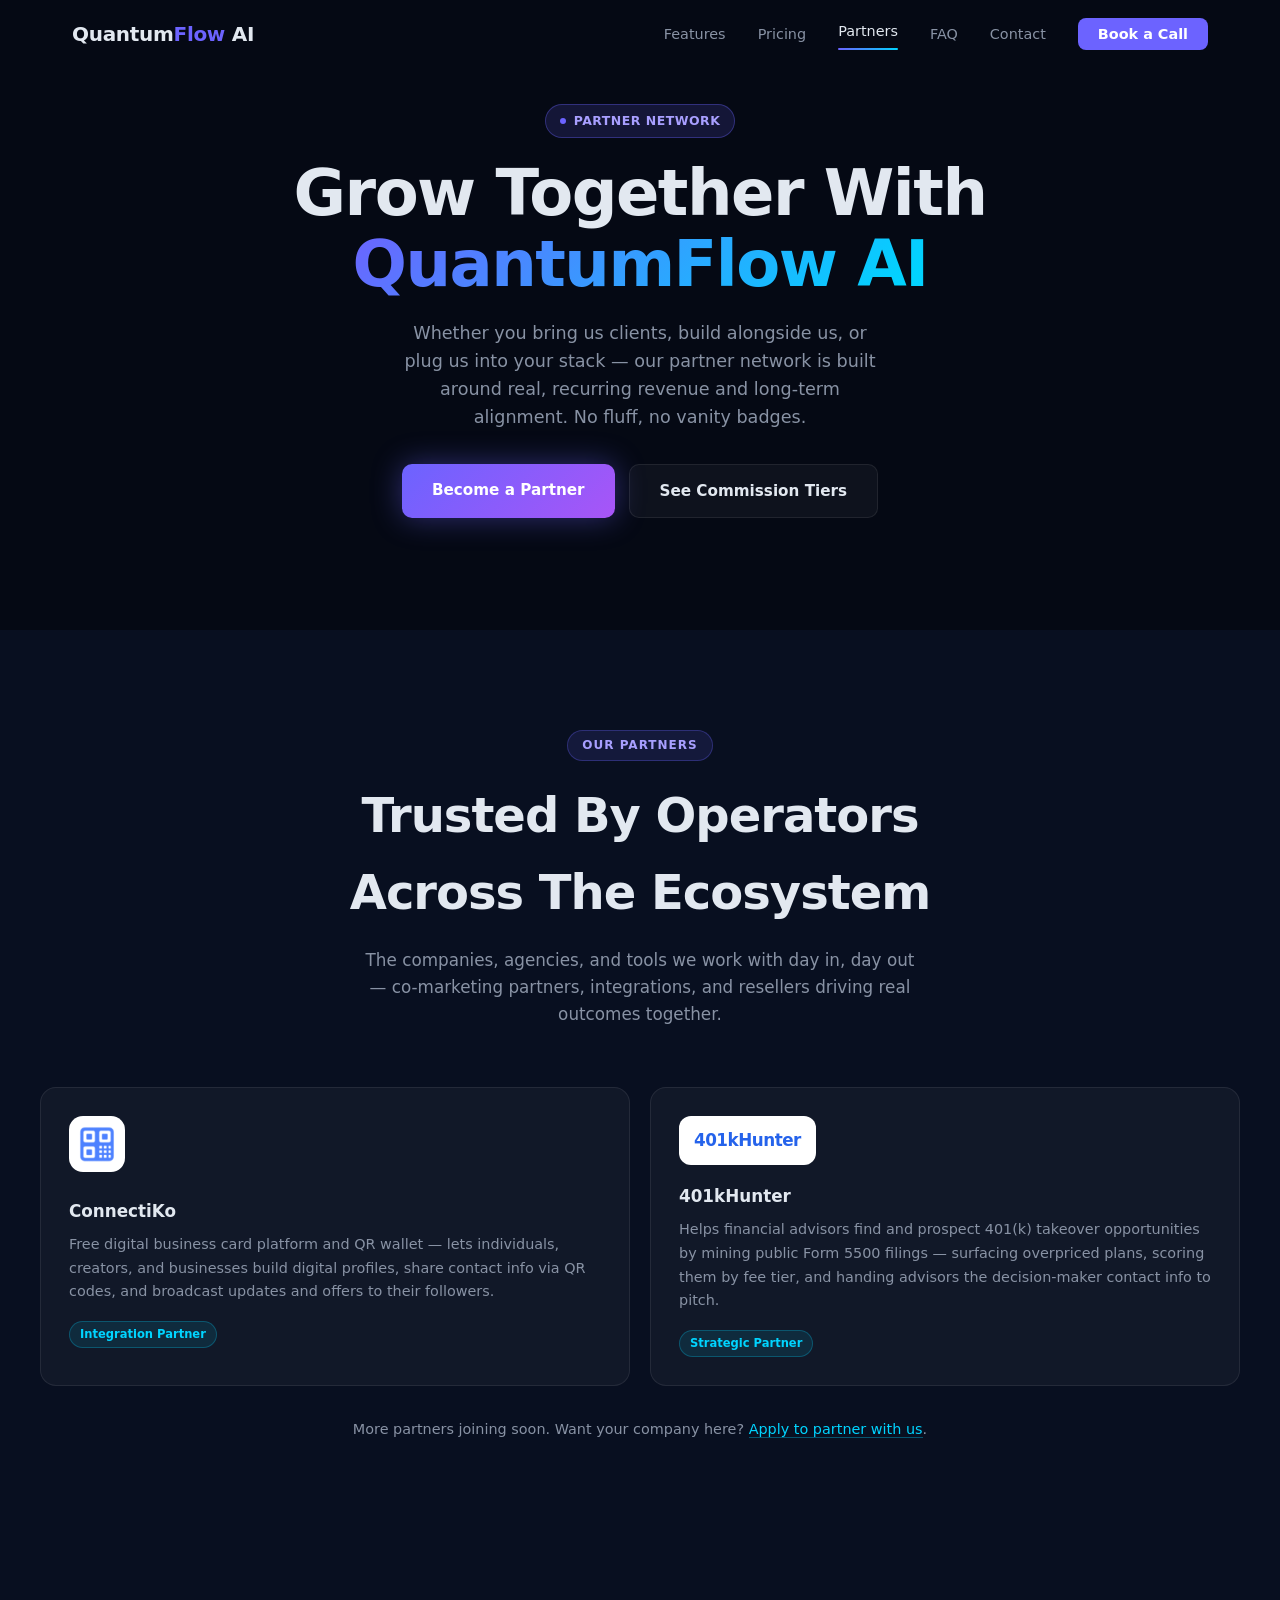
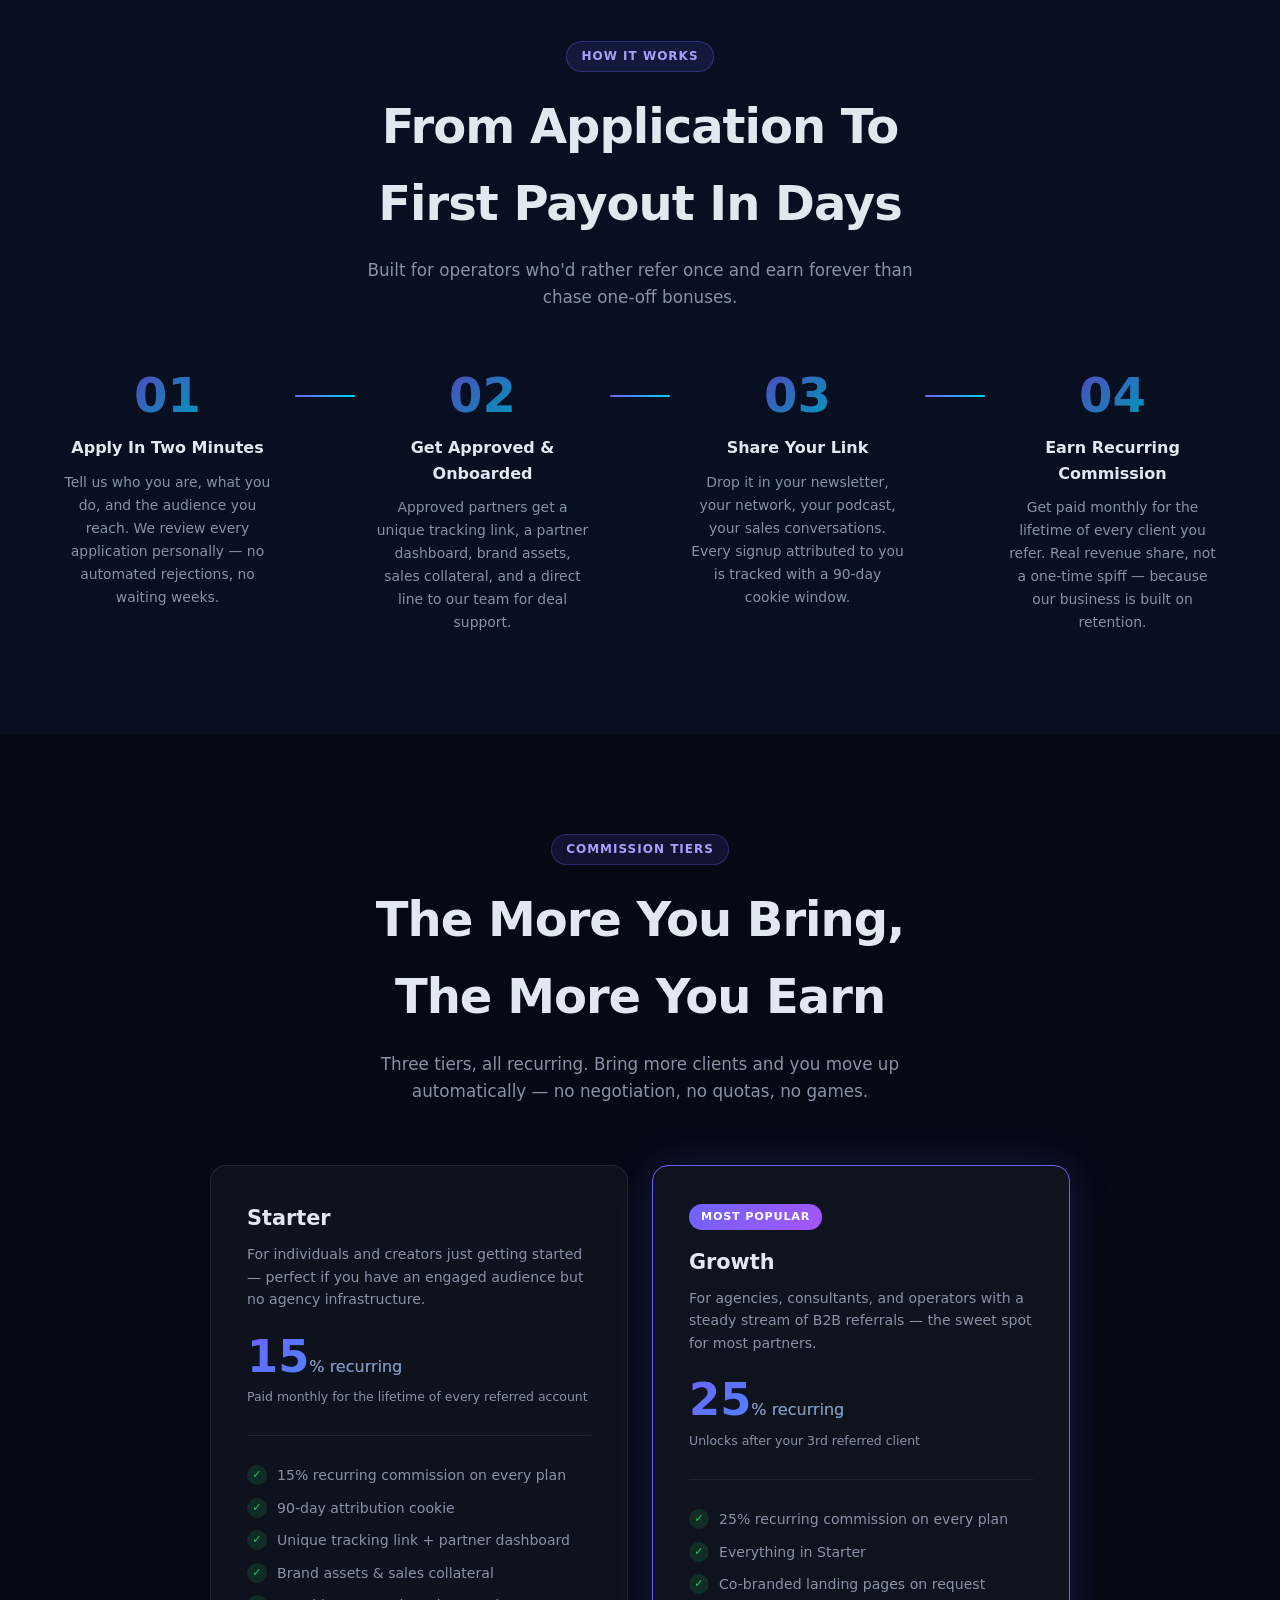
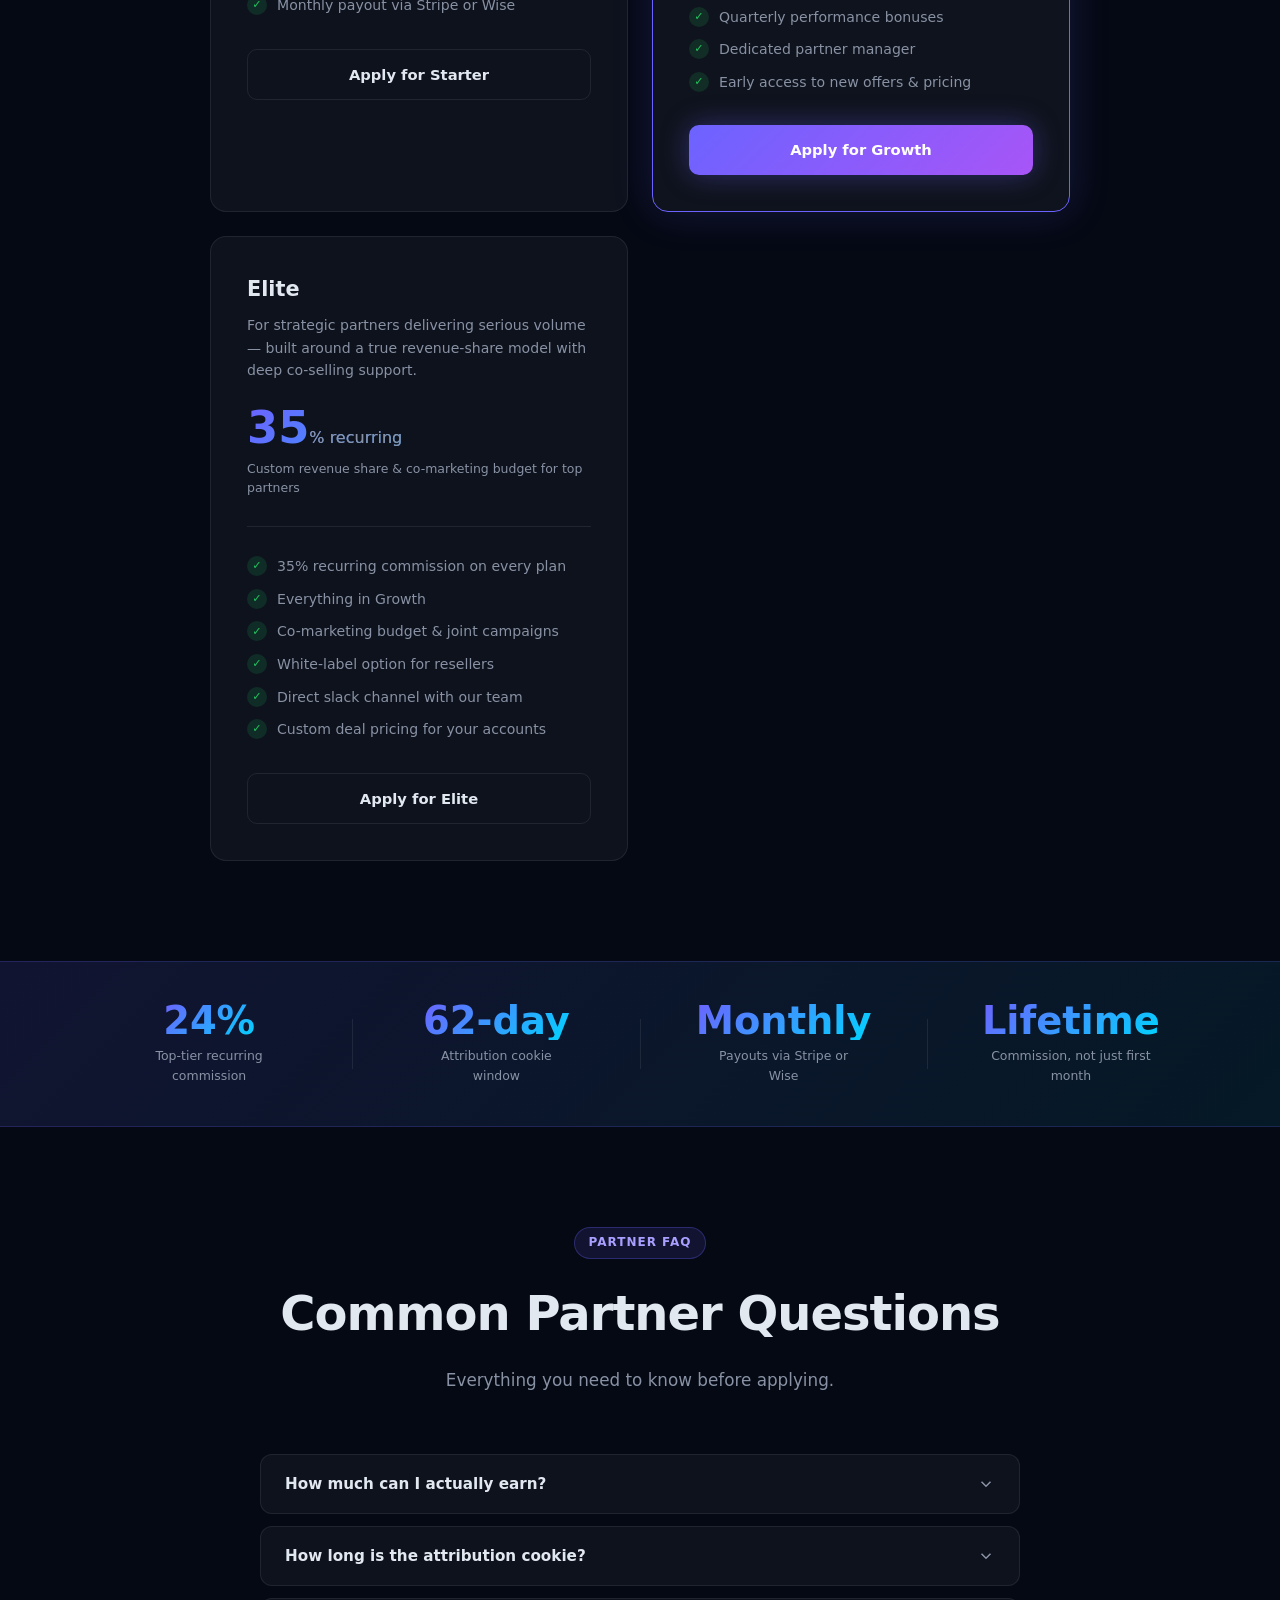
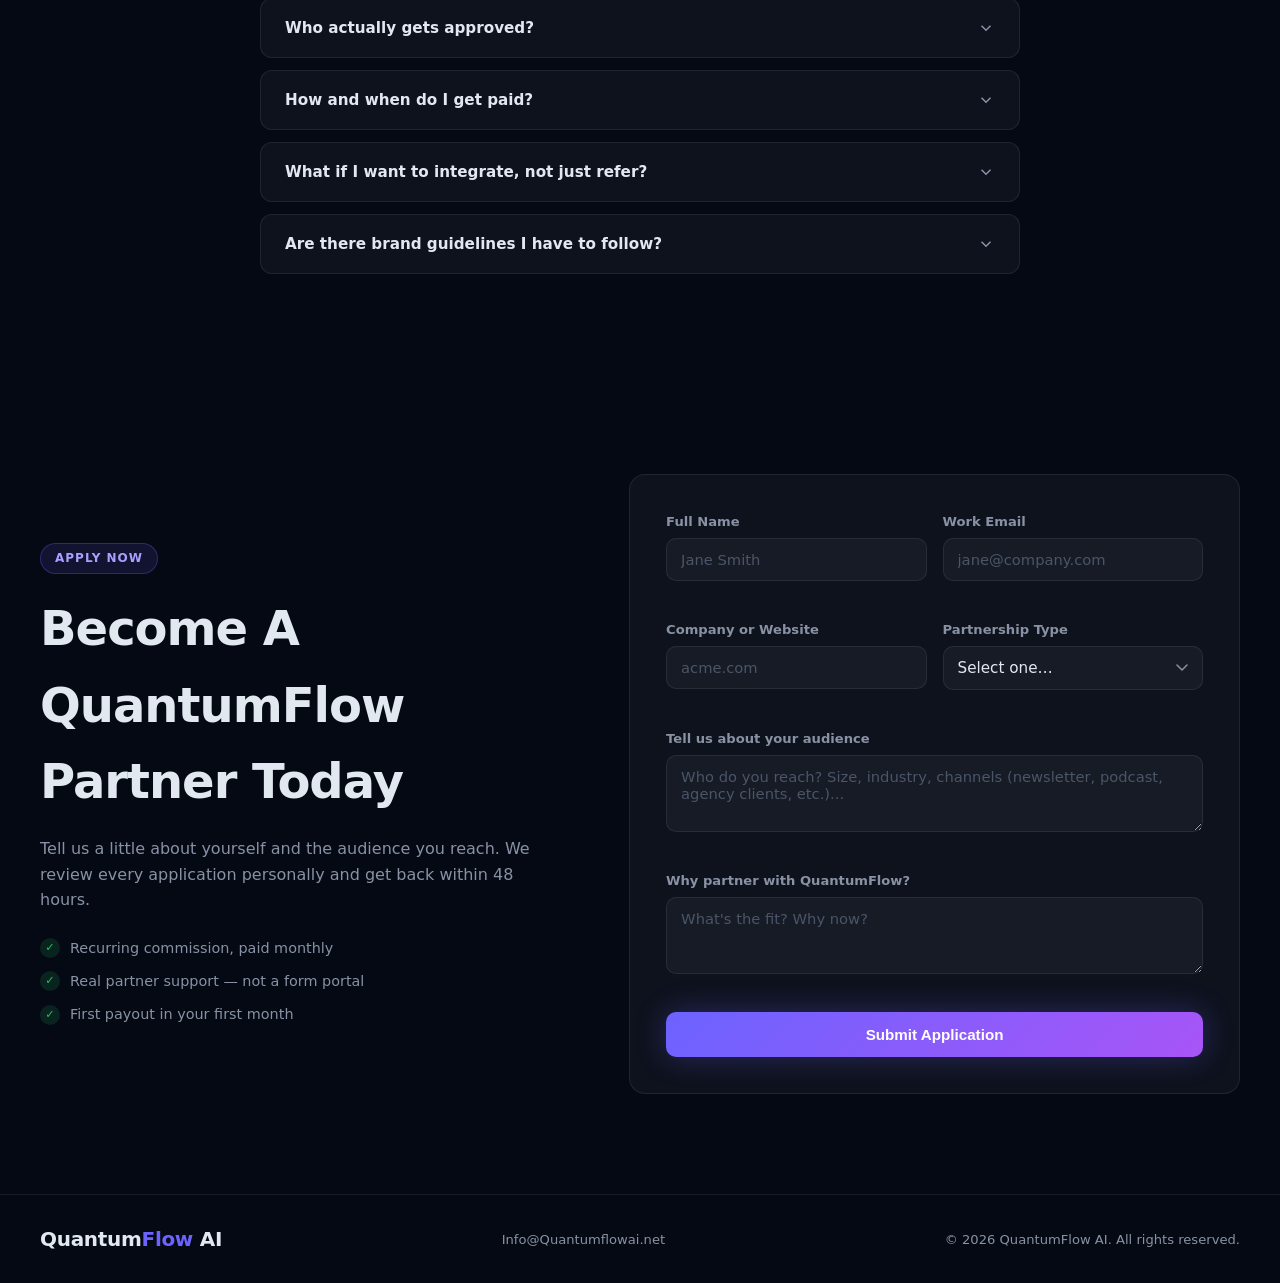
==== commit 51c59e52: "Add first real partners: ConnectiKo and 401kHunter Replaces the 6 placeholder partner cards with the" ====
--- a/partners.html
+++ b/partners.html
@@ -44,7 +44,7 @@
     .partners-hero .hero-btns { justify-content: center; }
     .partners-hero .badge { margin-left: auto; margin-right: auto; }
 
-    /* Logo placeholder — drop in <img> later */
+    /* Logo placeholder — single letter on gradient tile */
     .partner-logo {
       width: 56px;
       height: 56px;
@@ -59,6 +59,54 @@
       background: linear-gradient(135deg, rgba(108, 99, 255, 0.25), rgba(0, 212, 255, 0.18));
       border: 1px solid rgba(108, 99, 255, 0.35);
     }
+    /* Image-based logo — partner's own asset on a clean light tile */
+    .partner-logo-img {
+      width: 56px;
+      height: 56px;
+      border-radius: 14px;
+      padding: 8px;
+      margin-bottom: 18px;
+      background: #fff;
+      border: 1px solid var(--card-border);
+      object-fit: contain;
+      display: block;
+    }
+    /* Brand-text logo — for partners whose visual identity is typography (e.g. 401kHunter) */
+    .partner-logo-text {
+      display: inline-block;
+      margin-bottom: 18px;
+      padding: 10px 14px;
+      border-radius: 12px;
+      background: #fff;
+      border: 1px solid var(--card-border);
+      font-weight: 800;
+      font-size: 1.05rem;
+      letter-spacing: -0.5px;
+      color: #2563eb;
+      text-decoration: none;
+    }
+    /* Wrapper link around partner logos — no underline, behaves as a tile */
+    .partner-logo-link {
+      display: inline-block;
+      text-decoration: none;
+      transition: transform 0.2s;
+    }
+    .partner-logo-link:hover { transform: translateY(-2px); }
+
+    /* Soft helper text under the partner grid */
+    .partners-footnote {
+      text-align: center;
+      color: var(--text-muted);
+      font-size: 0.9rem;
+      margin-top: 32px;
+    }
+    .partners-footnote a {
+      color: var(--accent2);
+      text-decoration: none;
+      border-bottom: 1px solid rgba(0, 212, 255, 0.35);
+      transition: border-color 0.2s;
+    }
+    .partners-footnote a:hover { border-color: var(--accent2); }
 
     /* Active nav item subtle indicator */
     .nav-links a[aria-current="page"] { color: var(--text); }
@@ -135,48 +183,28 @@
       <div class="features-grid">
 
         <div class="feature-card reveal">
-          <div class="partner-logo">A</div>
-          <h3>Apex Media Group</h3>
-          <p>Co-marketing partner running joint outreach campaigns for B2B SaaS clients. Combined pipeline contribution: 200+ qualified conversations per quarter.</p>
-          <div class="feature-tag">Co-Marketing</div>
+          <a href="https://connectiko.io/" target="_blank" rel="noopener noreferrer" class="partner-logo-link" aria-label="Visit Connectiko">
+            <img src="partners/connectiko.ico" alt="Connectiko logo" class="partner-logo-img" width="56" height="56" />
+          </a>
+          <h3>ConnectiKo</h3>
+          <p>Free digital business card platform and QR wallet — lets individuals, creators, and businesses build digital profiles, share contact info via QR codes, and broadcast updates and offers to their followers.</p>
+          <div class="feature-tag">Integration Partner</div>
         </div>
 
         <div class="feature-card reveal">
-          <div class="partner-logo">N</div>
-          <h3>NorthStar Labs</h3>
-          <p>Technical integration partner — their CRM enrichment data feeds directly into our targeting layer, lifting reply rates by ~18% on shared accounts.</p>
-          <div class="feature-tag">Integration Partner</div>
-        </div>
-
-        <div class="feature-card reveal">
-          <div class="partner-logo">V</div>
-          <h3>Vantage Group</h3>
-          <p>Reseller partner serving mid-market consulting firms. White-glove onboarding plus our engine, delivered end-to-end under one roof.</p>
-          <div class="feature-tag">Reseller</div>
-        </div>
-
-        <div class="feature-card reveal">
-          <div class="partner-logo">C</div>
-          <h3>Crestline Co.</h3>
-          <p>Agency partner referring high-fit B2B clients into the QuantumFlow program. Long-term revenue share on every account they bring through.</p>
-          <div class="feature-tag">Agency Partner</div>
-        </div>
-
-        <div class="feature-card reveal">
-          <div class="partner-logo">O</div>
-          <h3>Orion Ventures</h3>
-          <p>Portfolio partner — QuantumFlow is the preferred outreach engine across their portfolio of B2B startups, with shared playbooks and pricing.</p>
-          <div class="feature-tag">Portfolio Partner</div>
-        </div>
-
-        <div class="feature-card reveal">
-          <div class="partner-logo">S</div>
-          <h3>Summit Digital</h3>
-          <p>Affiliate partner running performance-driven referral campaigns. Top tier on the leaderboard for three quarters running.</p>
-          <div class="feature-tag">Top Affiliate</div>
-        </div>
-
-      </div>
+          <a href="https://www.401khunter.com/" target="_blank" rel="noopener noreferrer" class="partner-logo-link" aria-label="Visit 401kHunter">
+            <span class="partner-logo-text">401kHunter</span>
+          </a>
+          <h3>401kHunter</h3>
+          <p>Helps financial advisors find and prospect 401(k) takeover opportunities by mining public Form 5500 filings — surfacing overpriced plans, scoring them by fee tier, and handing advisors the decision-maker contact info to pitch.</p>
+          <div class="feature-tag">Strategic Partner</div>
+        </div>
+
+      </div>
+
+      <p class="partners-footnote reveal">
+        More partners joining soon. Want your company here? <a href="#partners-apply">Apply to partner with us</a>.
+      </p>
     </div>
   </section>
 
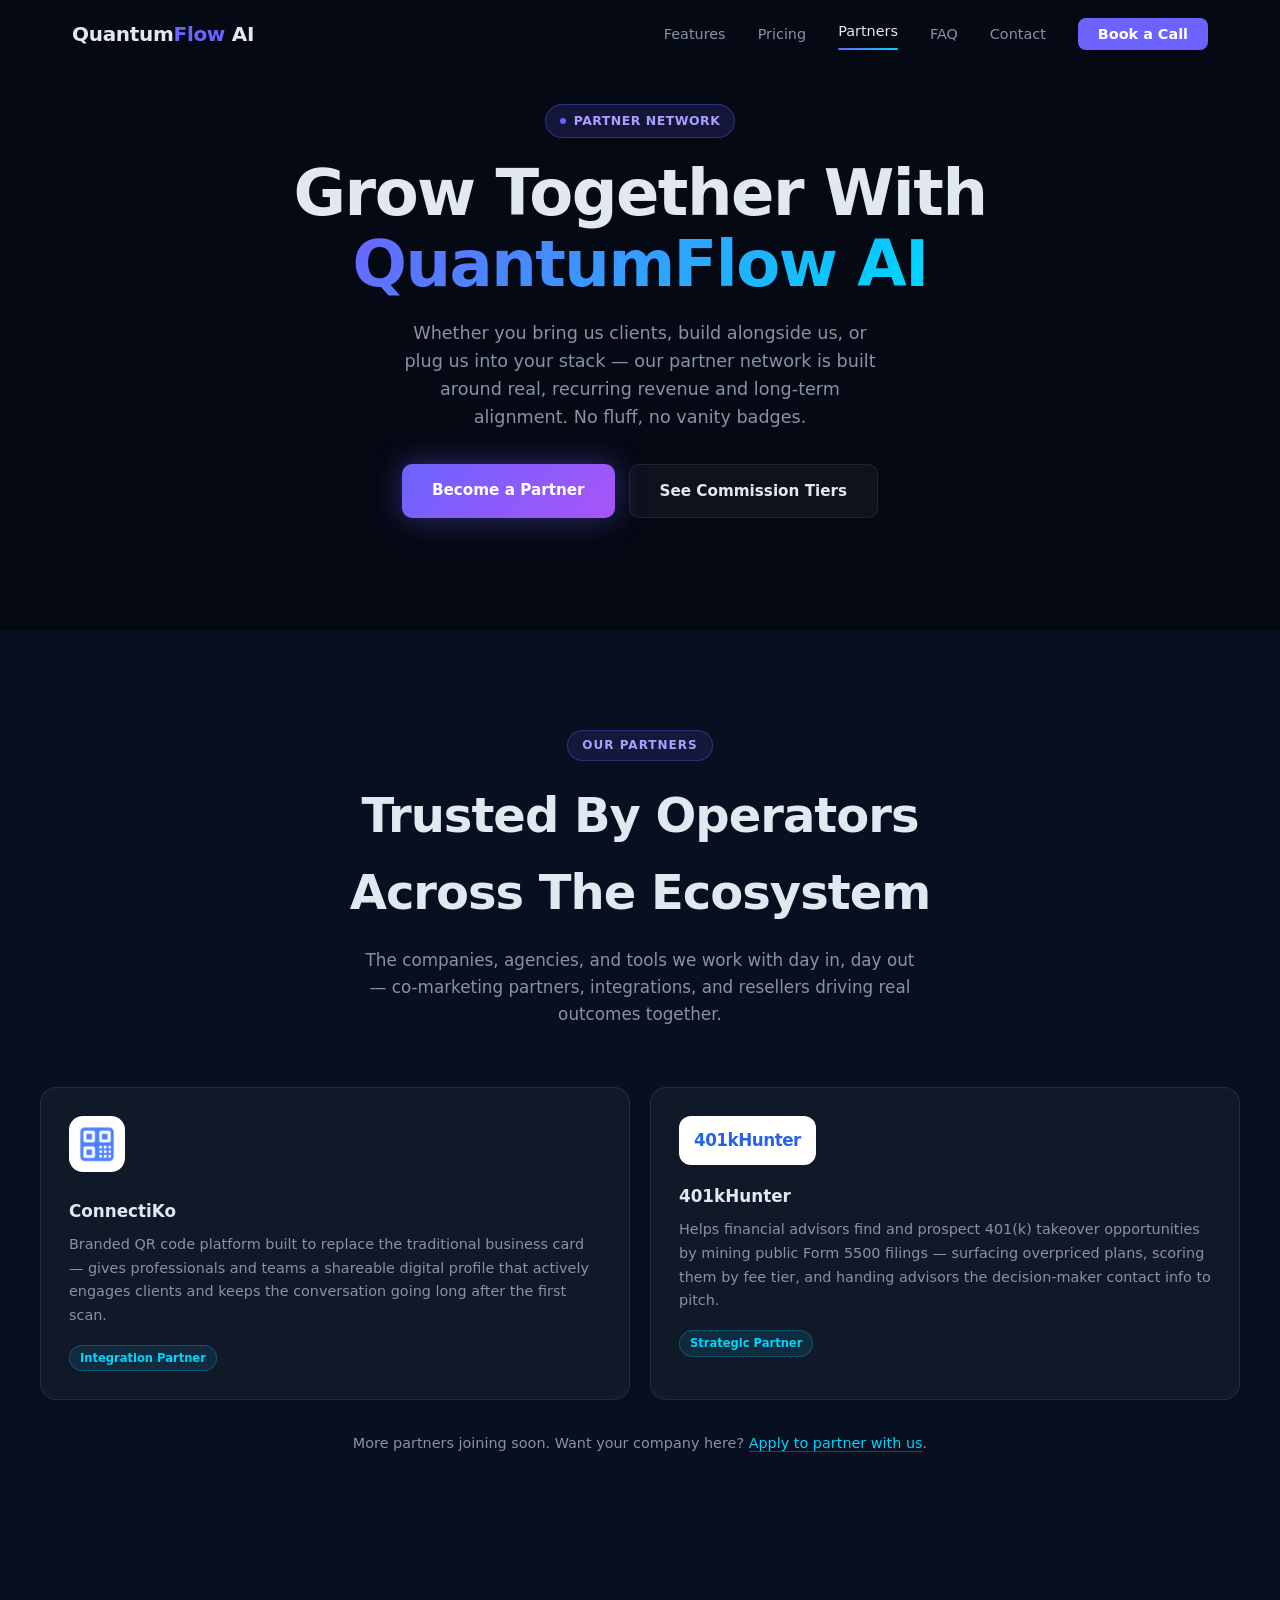
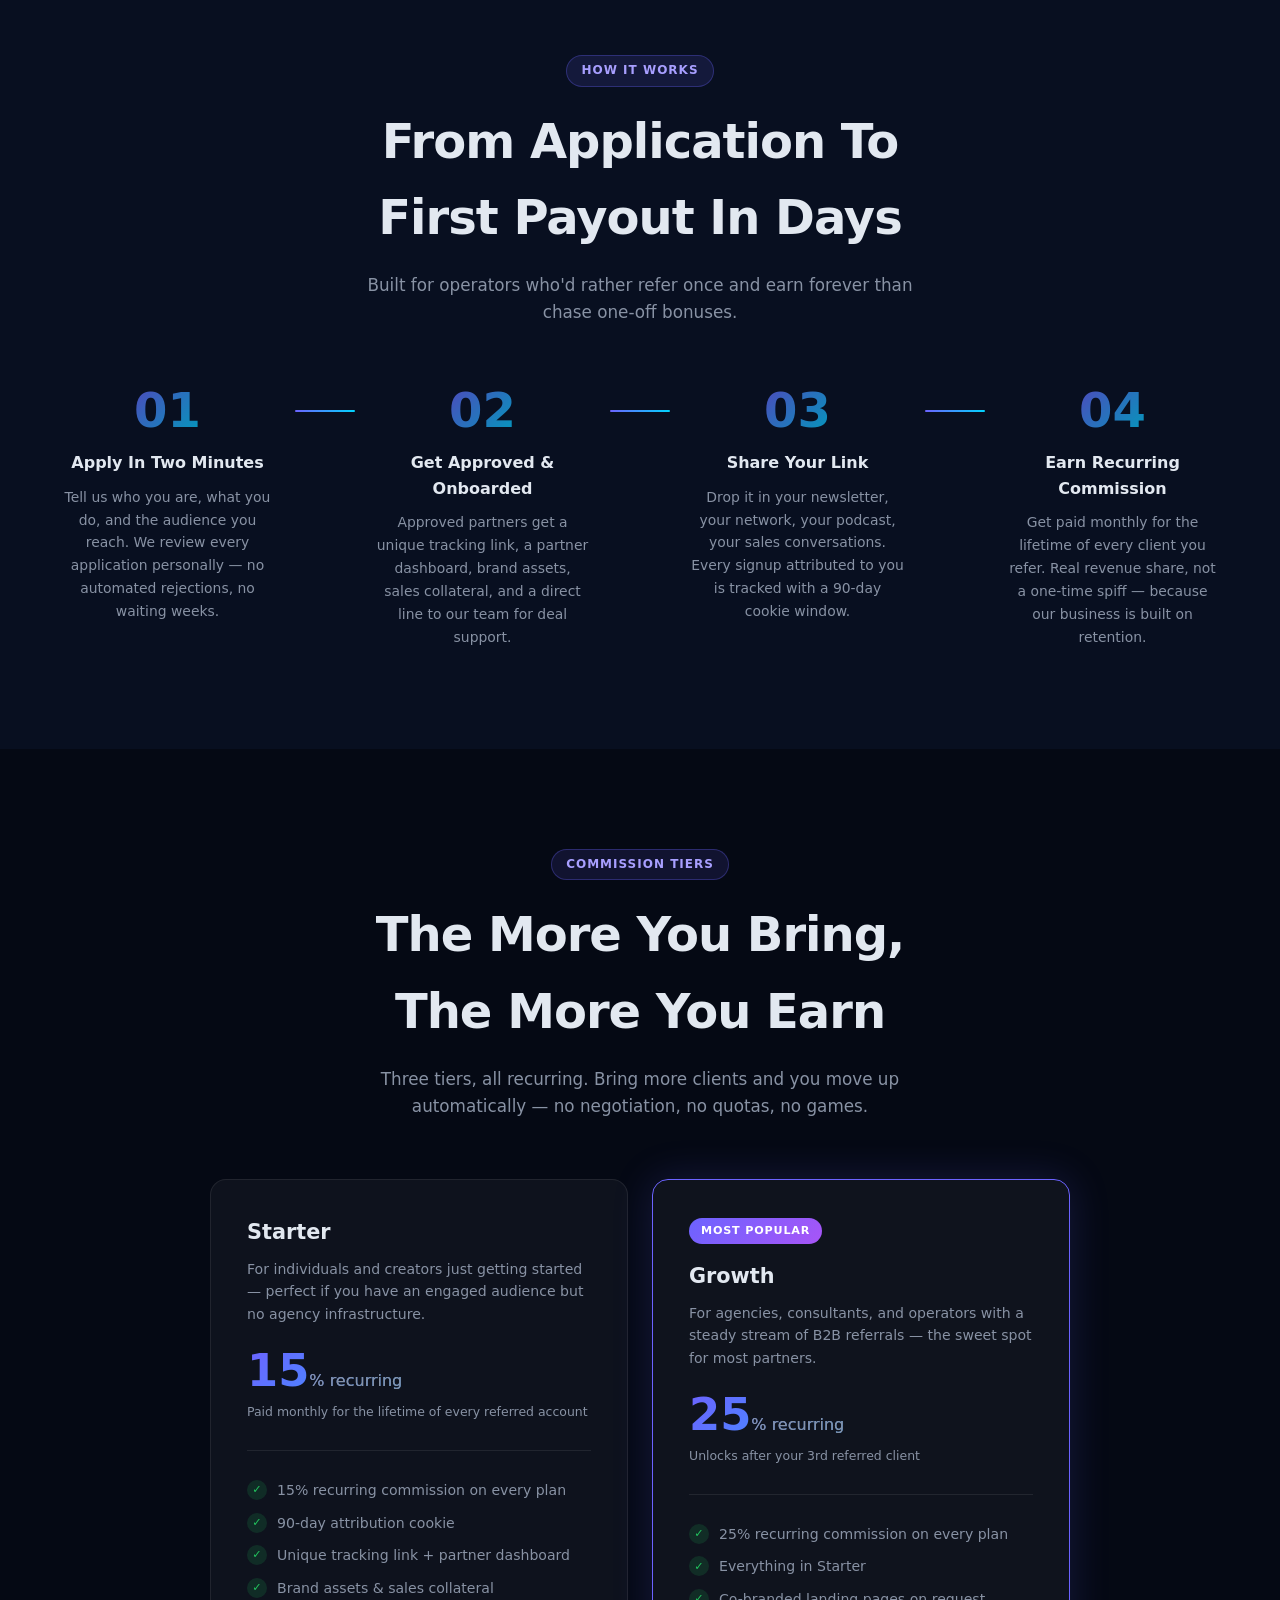
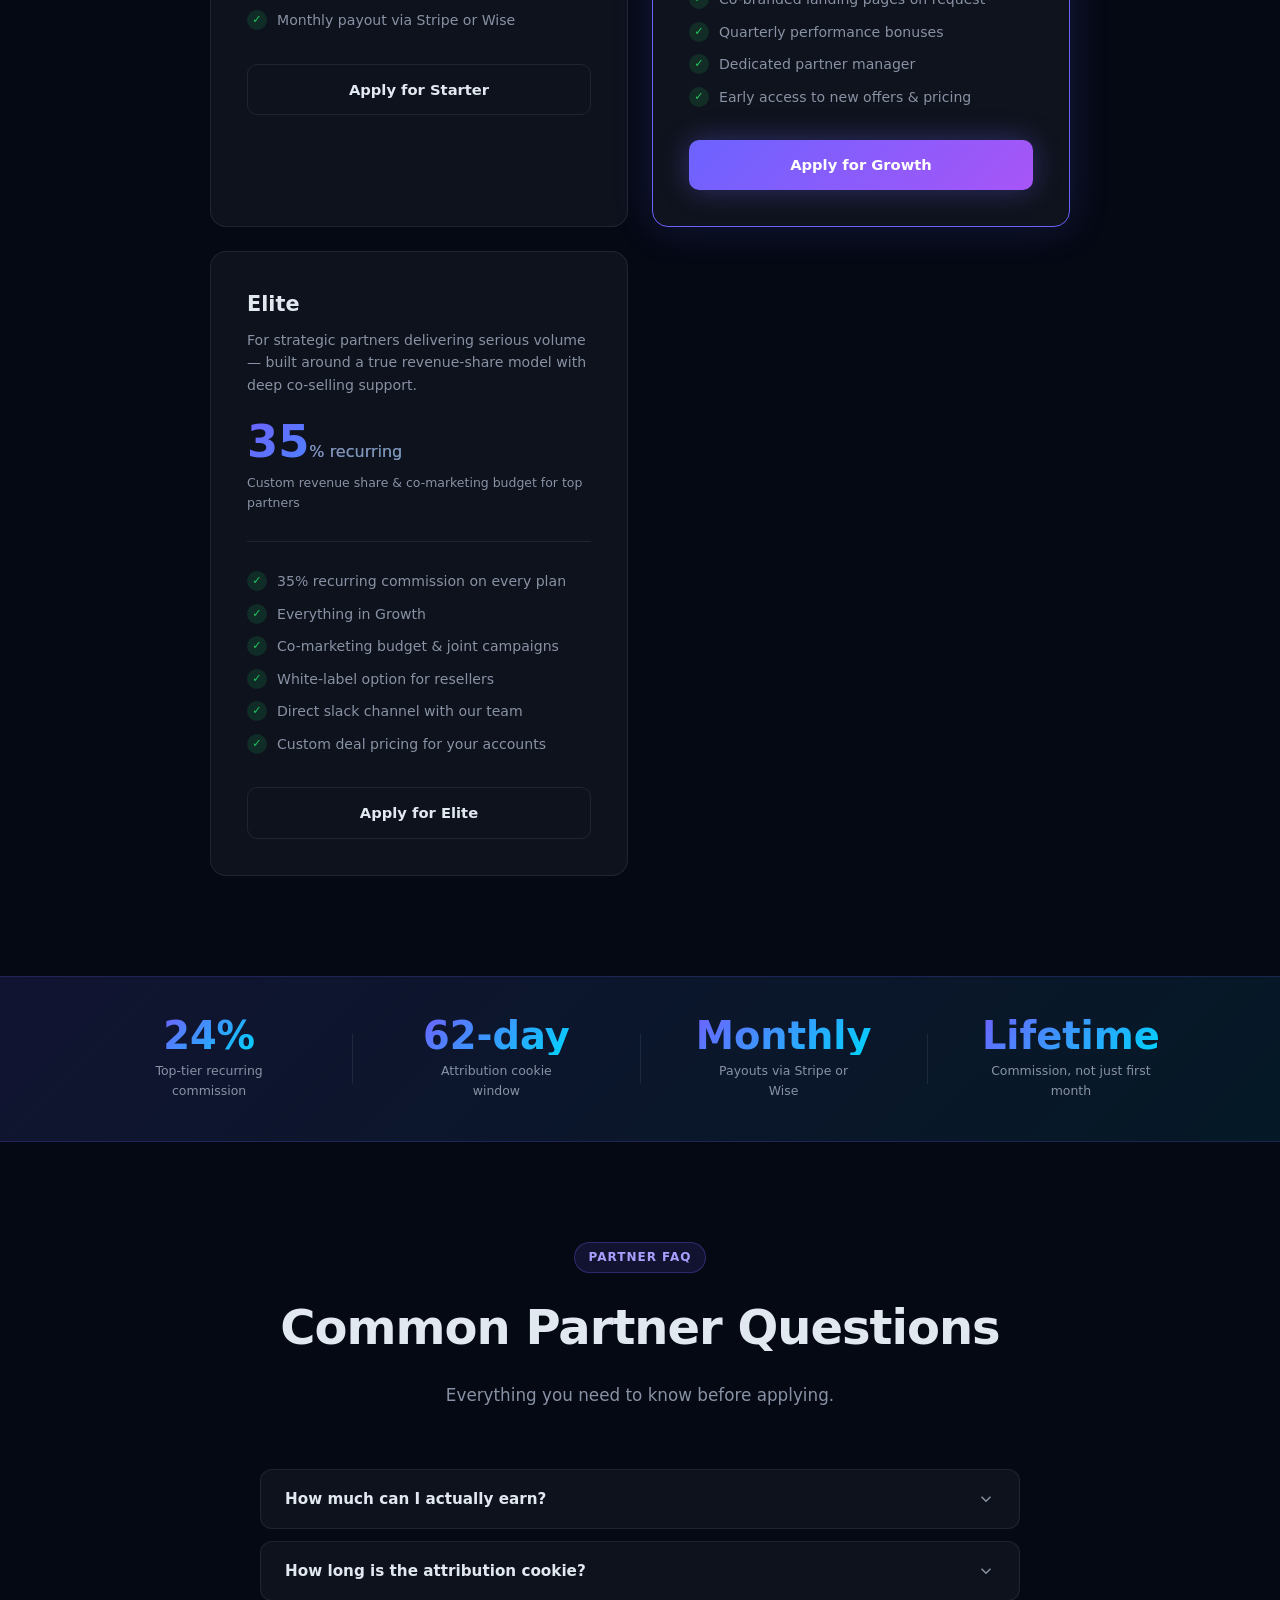
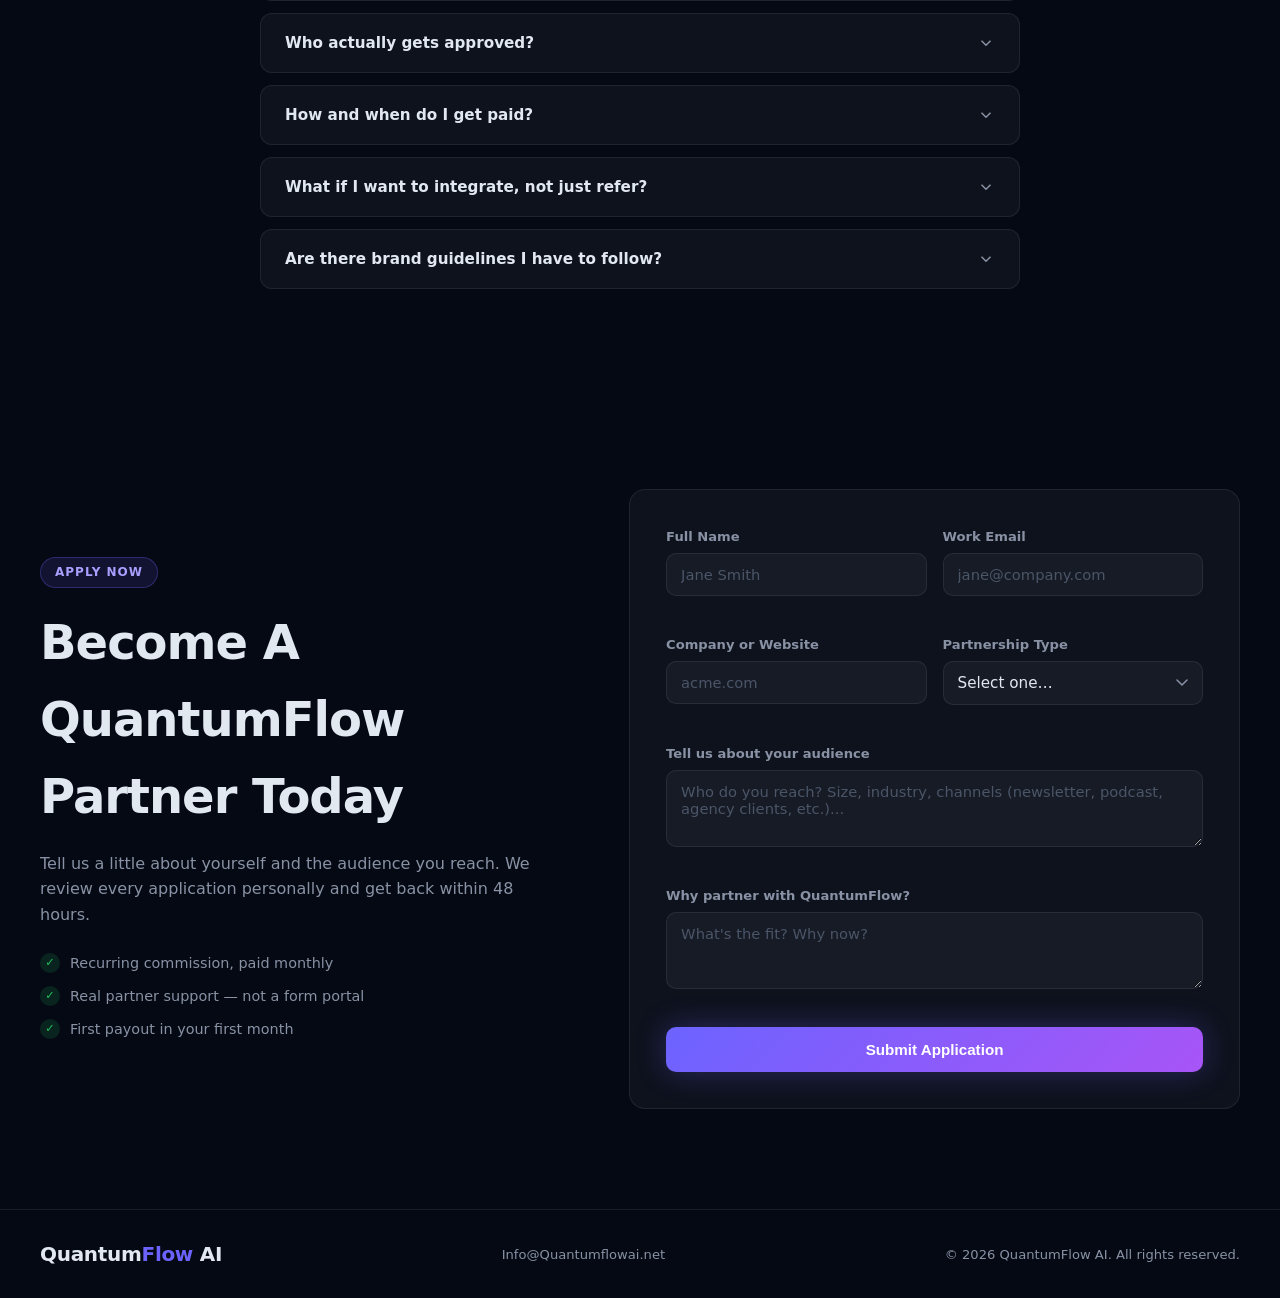
==== commit 710bf212: "Correct ConnectiKo description and enable Vercel clean URLs ConnectiKo is a branded QR code platform" ====
--- a/partners.html
+++ b/partners.html
@@ -187,7 +187,7 @@
             <img src="partners/connectiko.ico" alt="Connectiko logo" class="partner-logo-img" width="56" height="56" />
           </a>
           <h3>ConnectiKo</h3>
-          <p>Free digital business card platform and QR wallet — lets individuals, creators, and businesses build digital profiles, share contact info via QR codes, and broadcast updates and offers to their followers.</p>
+          <p>Branded QR code platform built to replace the traditional business card — gives professionals and teams a shareable digital profile that actively engages clients and keeps the conversation going long after the first scan.</p>
           <div class="feature-tag">Integration Partner</div>
         </div>
 
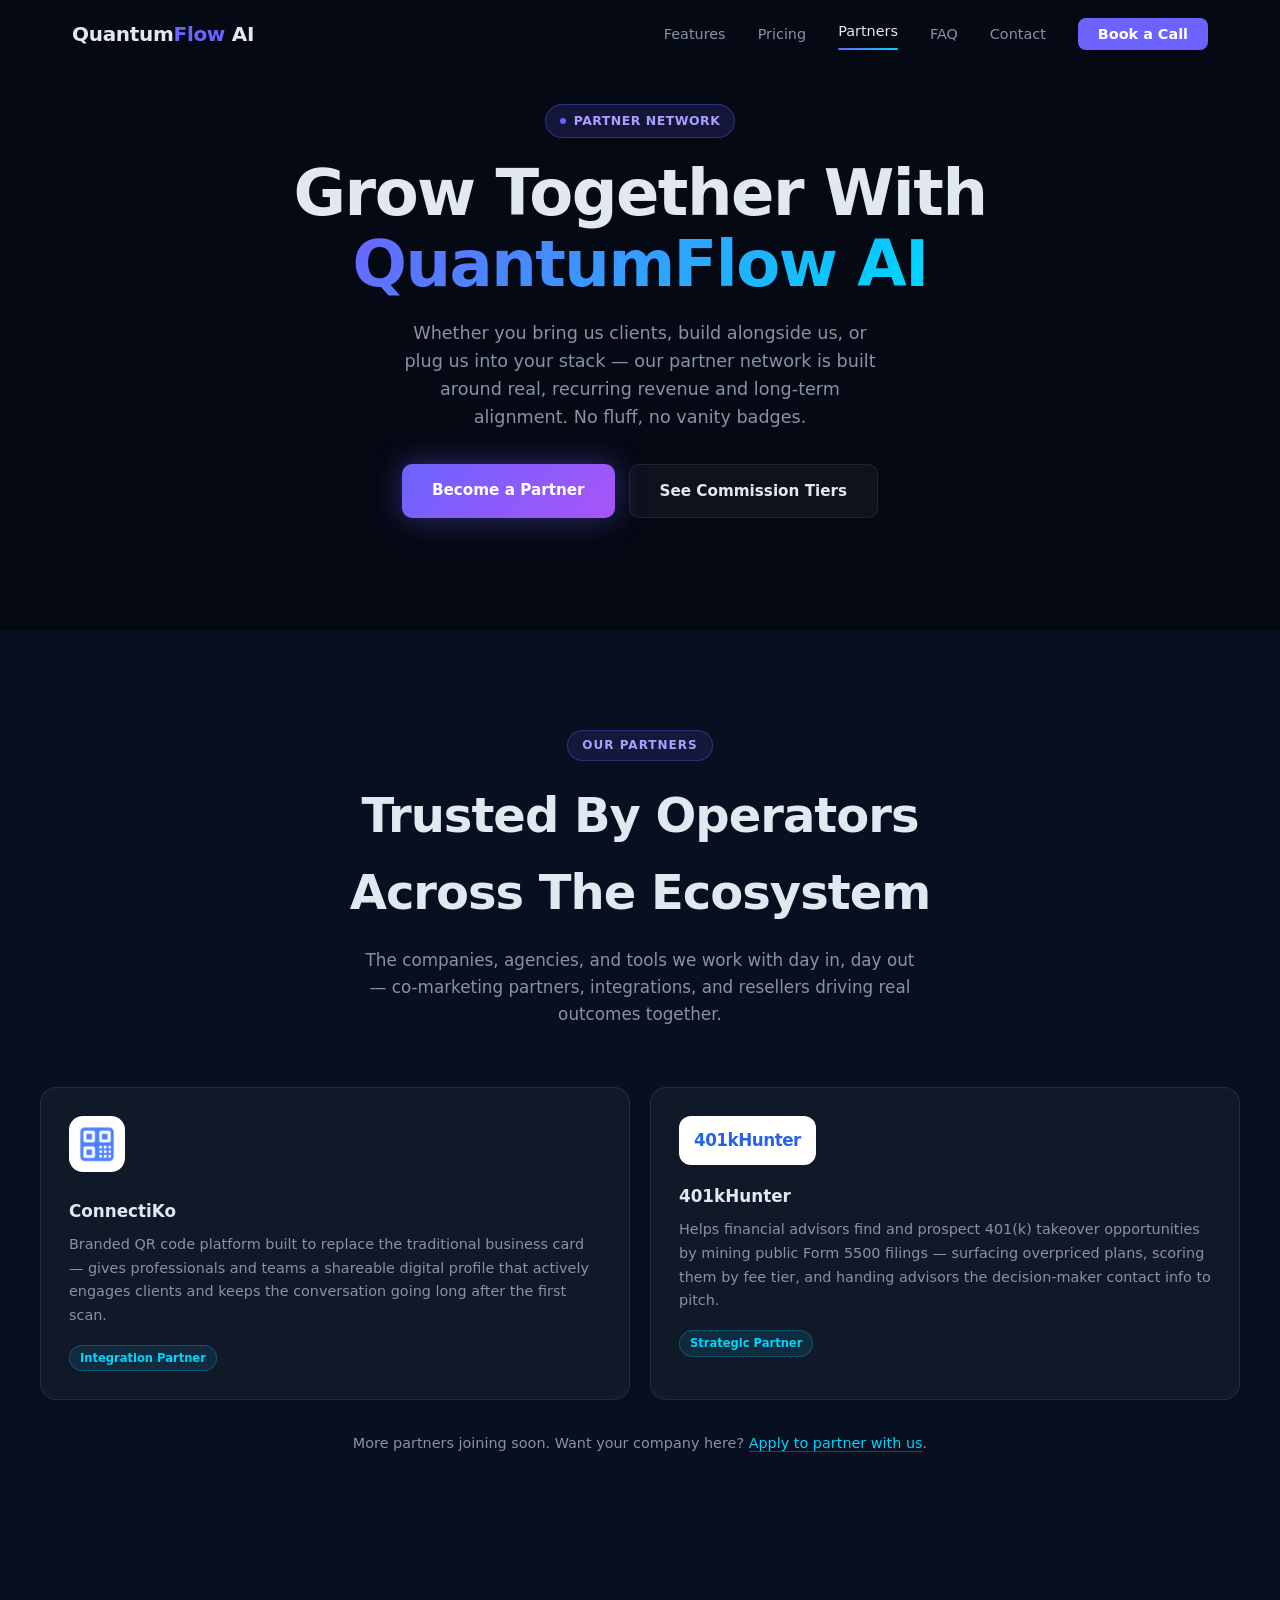
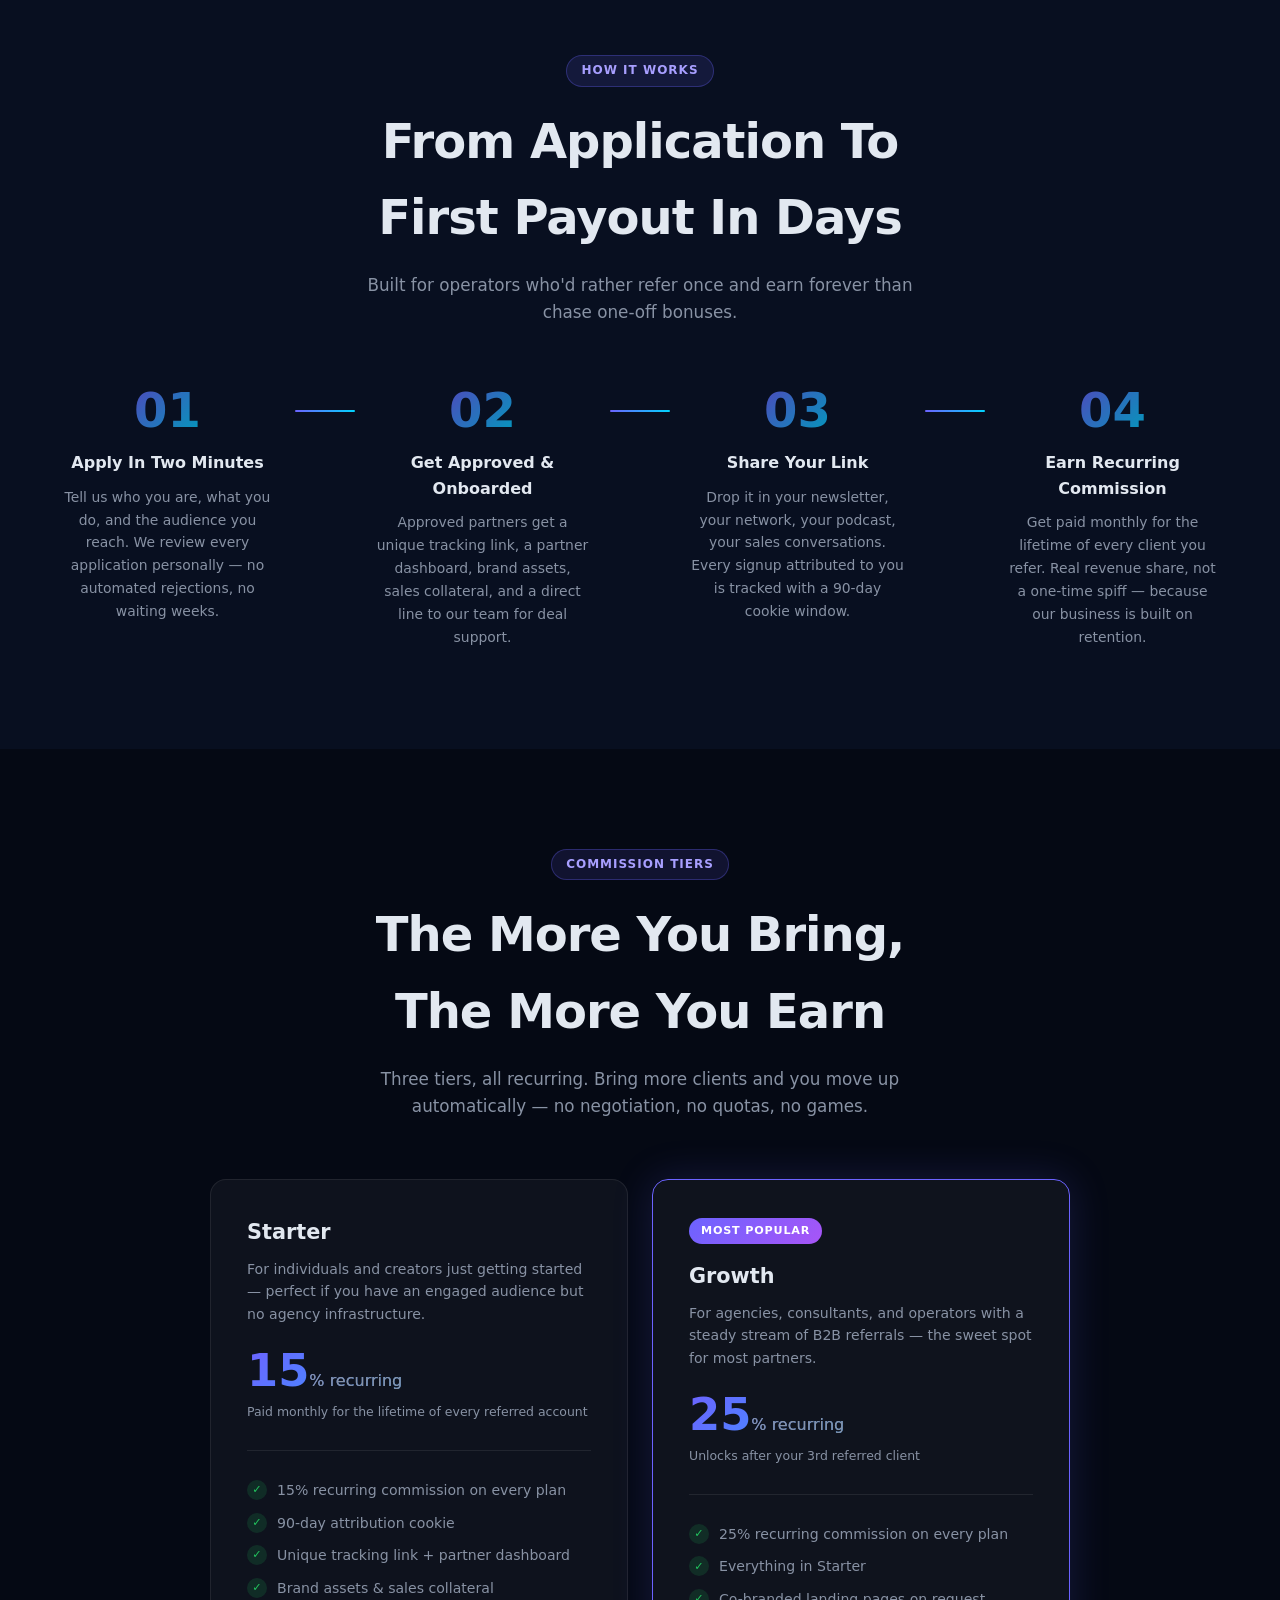
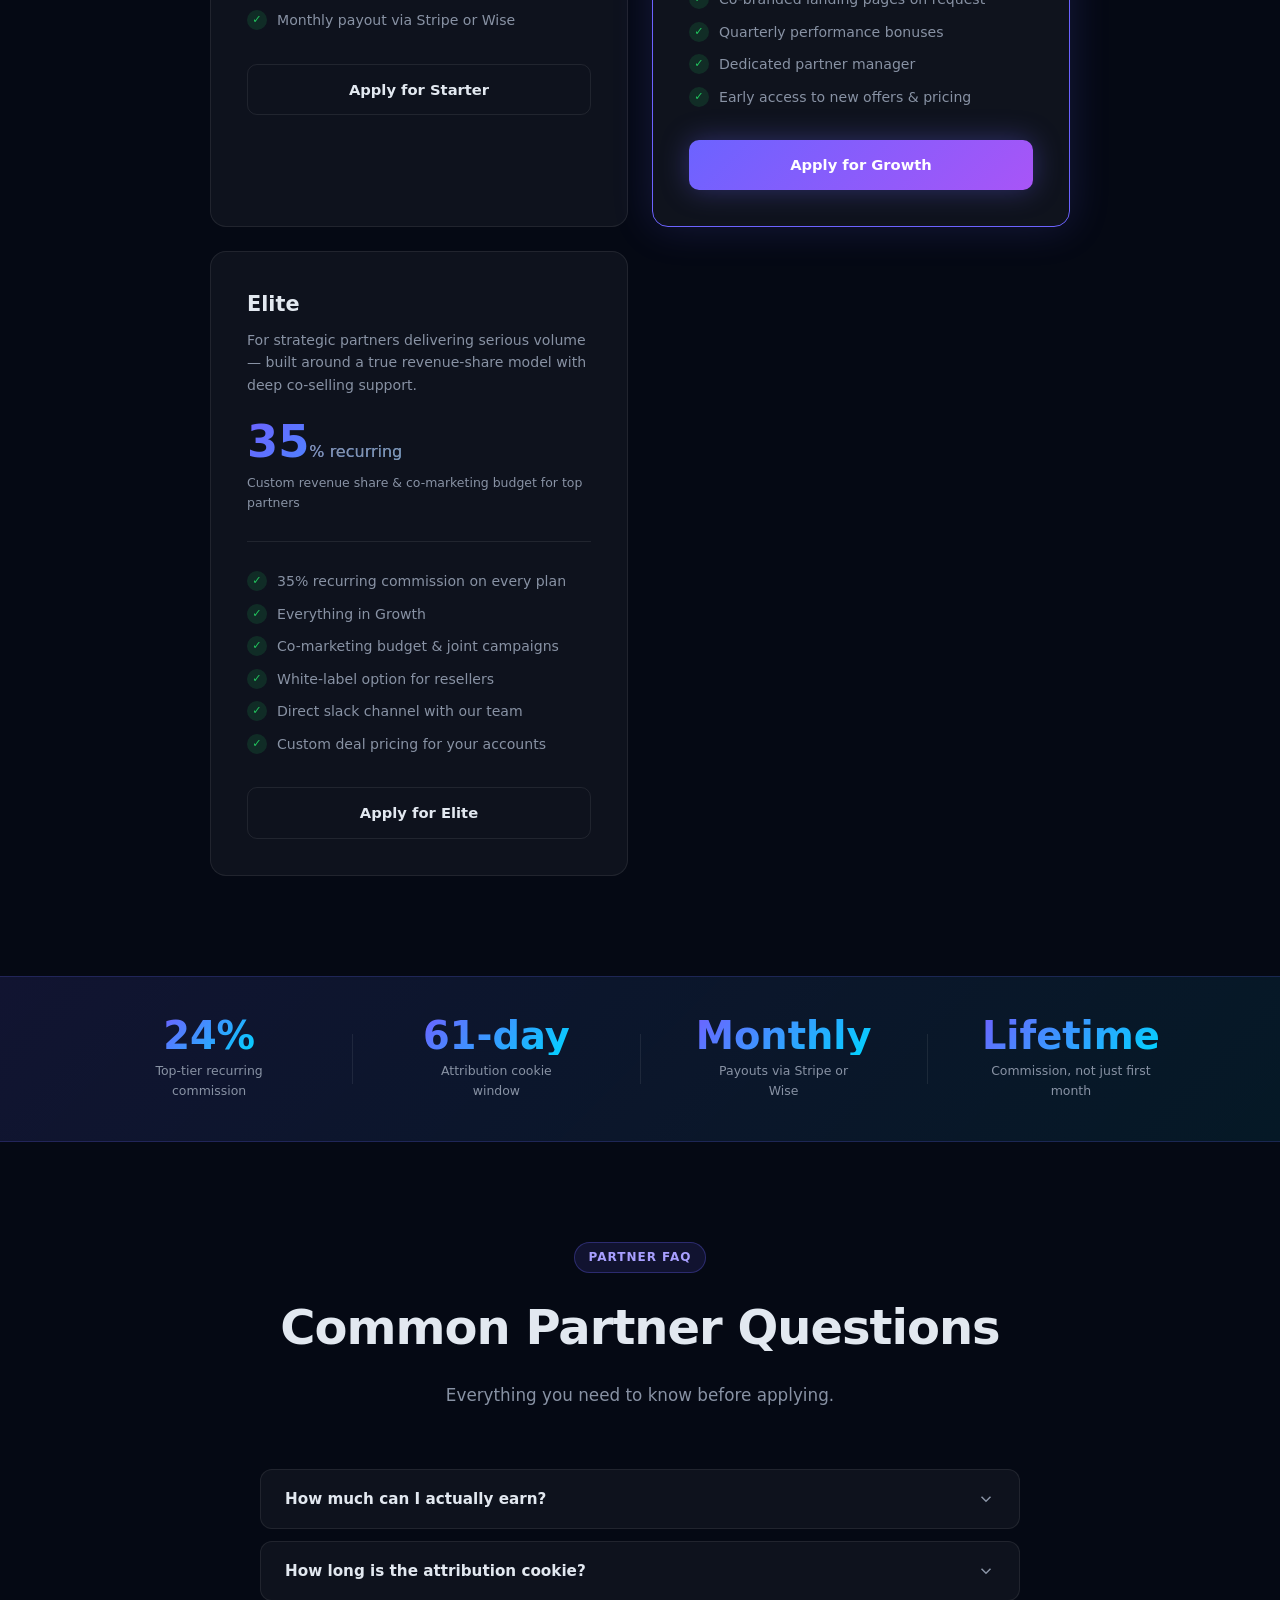
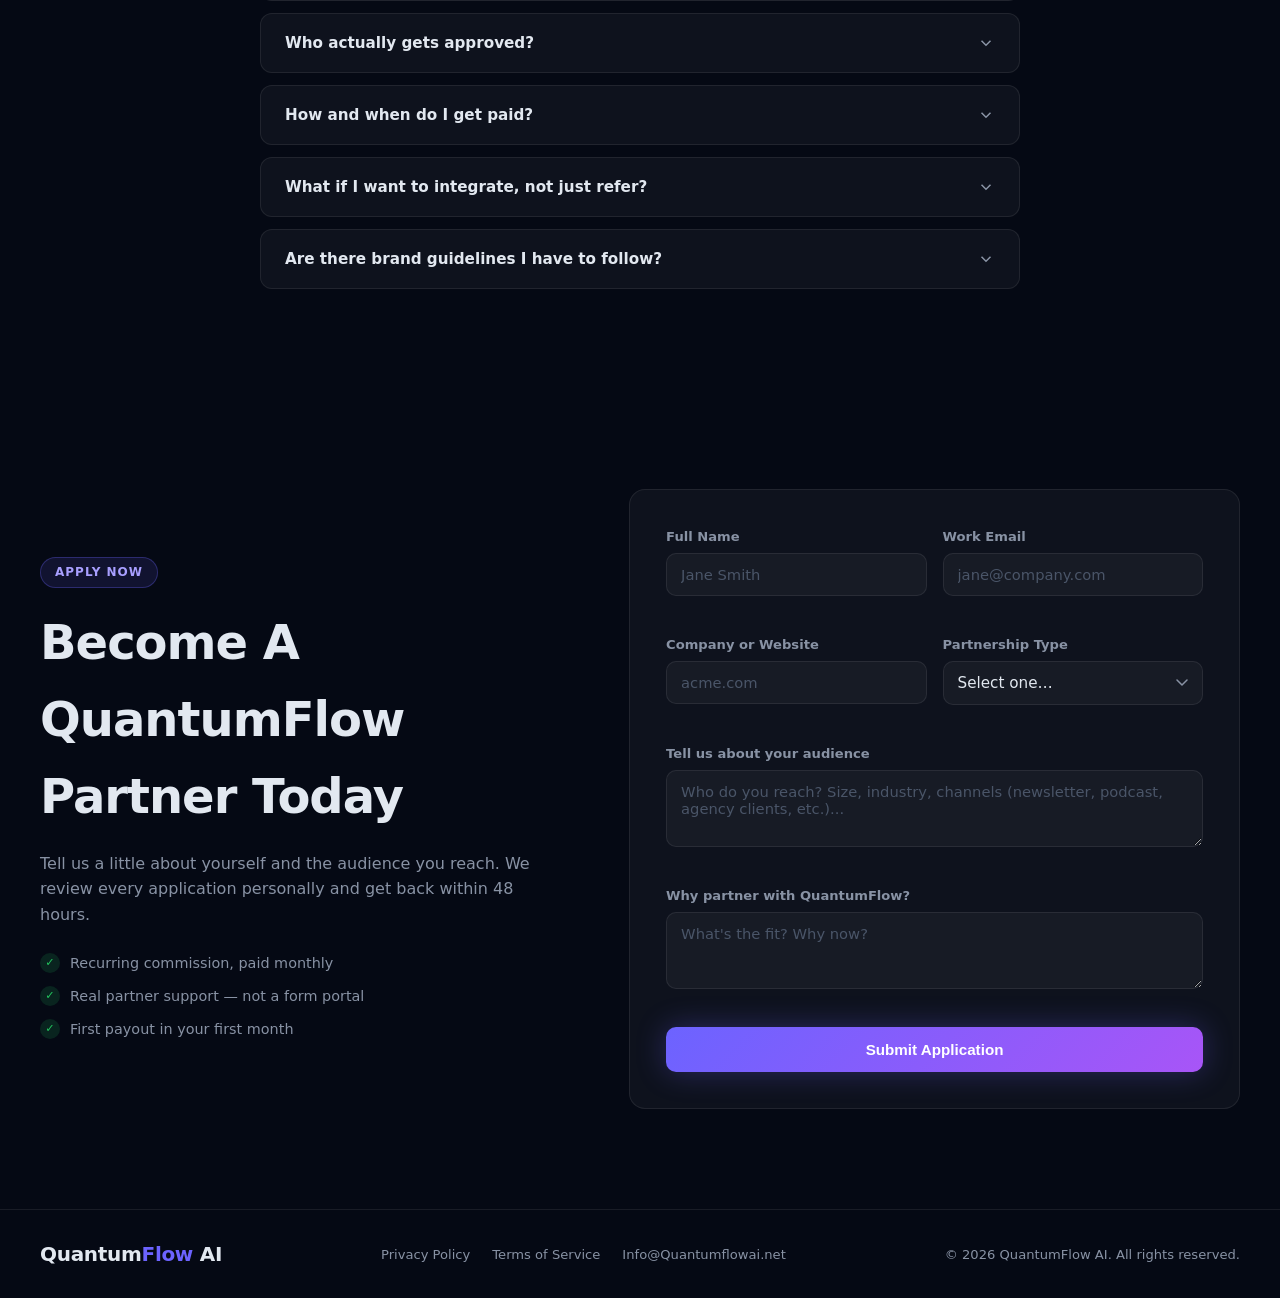
==== commit 5a18ea57: "Lower Scale plan to $800/mo, drop ROI-gated profit share, add SMS consent - Scale plan price reduced" ====
--- a/partners.html
+++ b/partners.html
@@ -355,7 +355,7 @@
             <svg aria-hidden="true" class="faq-icon" viewBox="0 0 24 24" fill="none" stroke="currentColor" stroke-width="2"><polyline points="6 9 12 15 18 9"/></svg>
           </button>
           <div class="faq-a">
-            <p>Commissions range from 15% to 35% of every plan, paid monthly for the lifetime of the account. On a Scale plan client, that's $150–$350+ per month, every month, for every active referral. Top partners earn five figures monthly purely from recurring commissions.</p>
+            <p>Commissions range from 15% to 35% of every plan, paid monthly for the lifetime of the account. On a Scale plan client, that's $120–$280+ per month, every month, for every active referral. Top partners earn five figures monthly purely from recurring commissions.</p>
           </div>
         </div>
 
@@ -483,7 +483,11 @@
   <footer class="footer">
     <div class="footer-inner">
       <a href="index.html" class="logo">Quantum<span>Flow</span> AI</a>
-      <a href="mailto:Info@Quantumflowai.net" class="footer-email">Info@Quantumflowai.net</a>
+      <nav class="footer-links" aria-label="Legal">
+        <a href="privacy.html" class="footer-email">Privacy Policy</a>
+        <a href="terms.html" class="footer-email">Terms of Service</a>
+        <a href="mailto:Info@Quantumflowai.net" class="footer-email">Info@Quantumflowai.net</a>
+      </nav>
       <p>© 2026 QuantumFlow AI. All rights reserved.</p>
     </div>
   </footer>
--- a/styles.css
+++ b/styles.css
@@ -551,6 +551,61 @@
 .form-group textarea.error { border-color: #ef4444; }
 .error-msg { font-size: 0.75rem; color: #ef4444; min-height: 16px; }
 
+.label-optional { font-weight: 400; color: #4a5568; }
+
+/* SMS consent checkbox */
+.form-consent { margin: 4px 0 18px; }
+.consent-check {
+  display: flex;
+  align-items: flex-start;
+  gap: 12px;
+  cursor: pointer;
+}
+.consent-check input[type="checkbox"] {
+  position: absolute;
+  opacity: 0;
+  width: 0;
+  height: 0;
+}
+.consent-box {
+  flex-shrink: 0;
+  width: 20px;
+  height: 20px;
+  margin-top: 2px;
+  border-radius: 6px;
+  border: 1px solid var(--card-border);
+  background: rgba(255, 255, 255, 0.04);
+  transition: border-color 0.2s, background 0.2s;
+  position: relative;
+}
+.consent-check:hover .consent-box { border-color: var(--accent); }
+.consent-check input[type="checkbox"]:focus-visible + .consent-box {
+  border-color: var(--accent);
+  box-shadow: 0 0 0 3px rgba(108, 99, 255, 0.2);
+}
+.consent-check input[type="checkbox"]:checked + .consent-box {
+  background: var(--accent);
+  border-color: var(--accent);
+}
+.consent-check input[type="checkbox"]:checked + .consent-box::after {
+  content: "";
+  position: absolute;
+  left: 6px;
+  top: 2px;
+  width: 5px;
+  height: 10px;
+  border: solid #fff;
+  border-width: 0 2px 2px 0;
+  transform: rotate(45deg);
+}
+.consent-text {
+  font-size: 0.78rem;
+  line-height: 1.55;
+  color: var(--text-muted);
+}
+.consent-text a { color: var(--accent2); text-decoration: none; }
+.consent-text a:hover { text-decoration: underline; }
+
 .btn-submit {
   width: 100%;
   background: linear-gradient(135deg, var(--accent), var(--accent3));
@@ -1033,6 +1088,14 @@
 }
 .pricing-list .check { flex-shrink: 0; margin-top: 1px; }
 
+.pricing-note {
+  font-size: 0.78rem;
+  color: var(--text-muted);
+  margin-top: -20px;
+  margin-bottom: 24px;
+  line-height: 1.4;
+}
+
 .pricing-cta {
   display: block;
   width: 100%;
@@ -1130,6 +1193,14 @@
   transition: color 0.2s;
 }
 .footer-email:hover { color: var(--accent2); }
+.footer-links {
+  display: flex;
+  align-items: center;
+  gap: 22px;
+  flex-wrap: wrap;
+  justify-content: center;
+}
+.footer-links a[aria-current="page"] { color: var(--text); }
 
 /* ===================== REVEAL ANIMATIONS ===================== */
 .reveal {
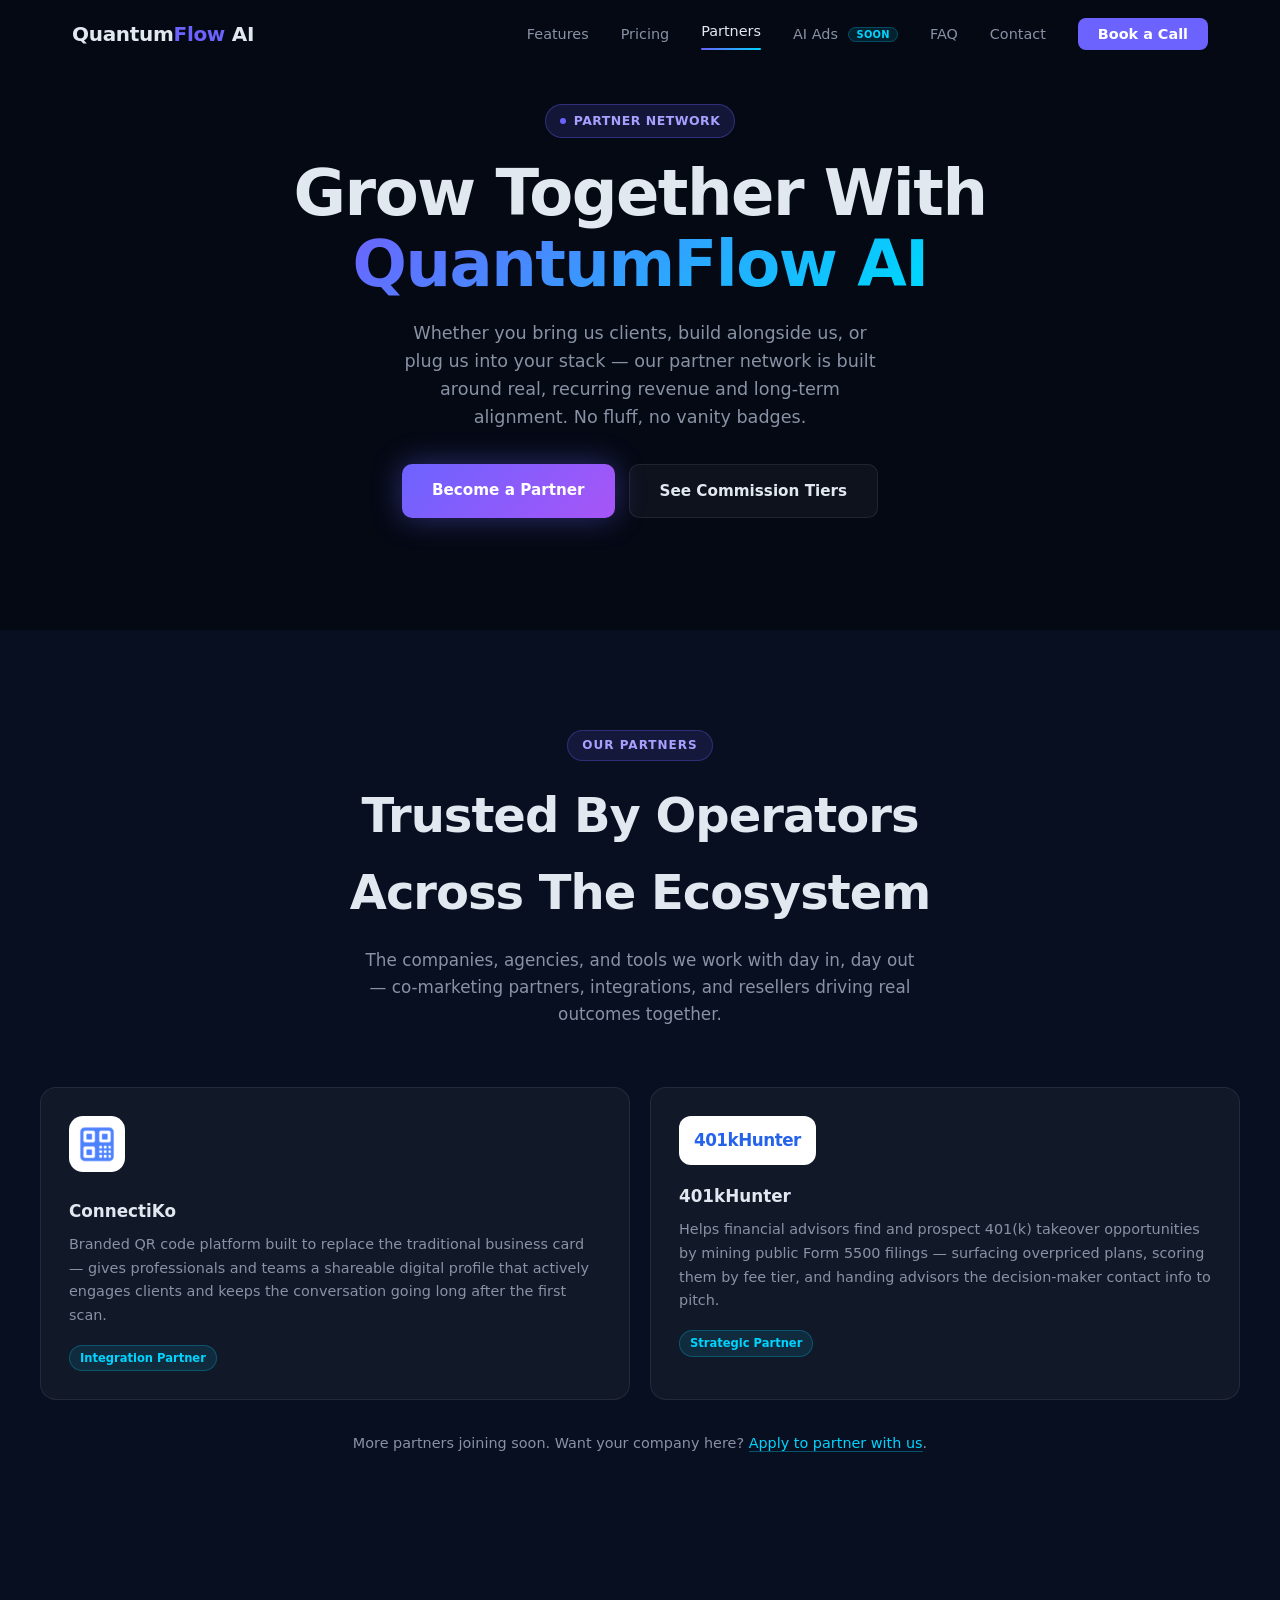
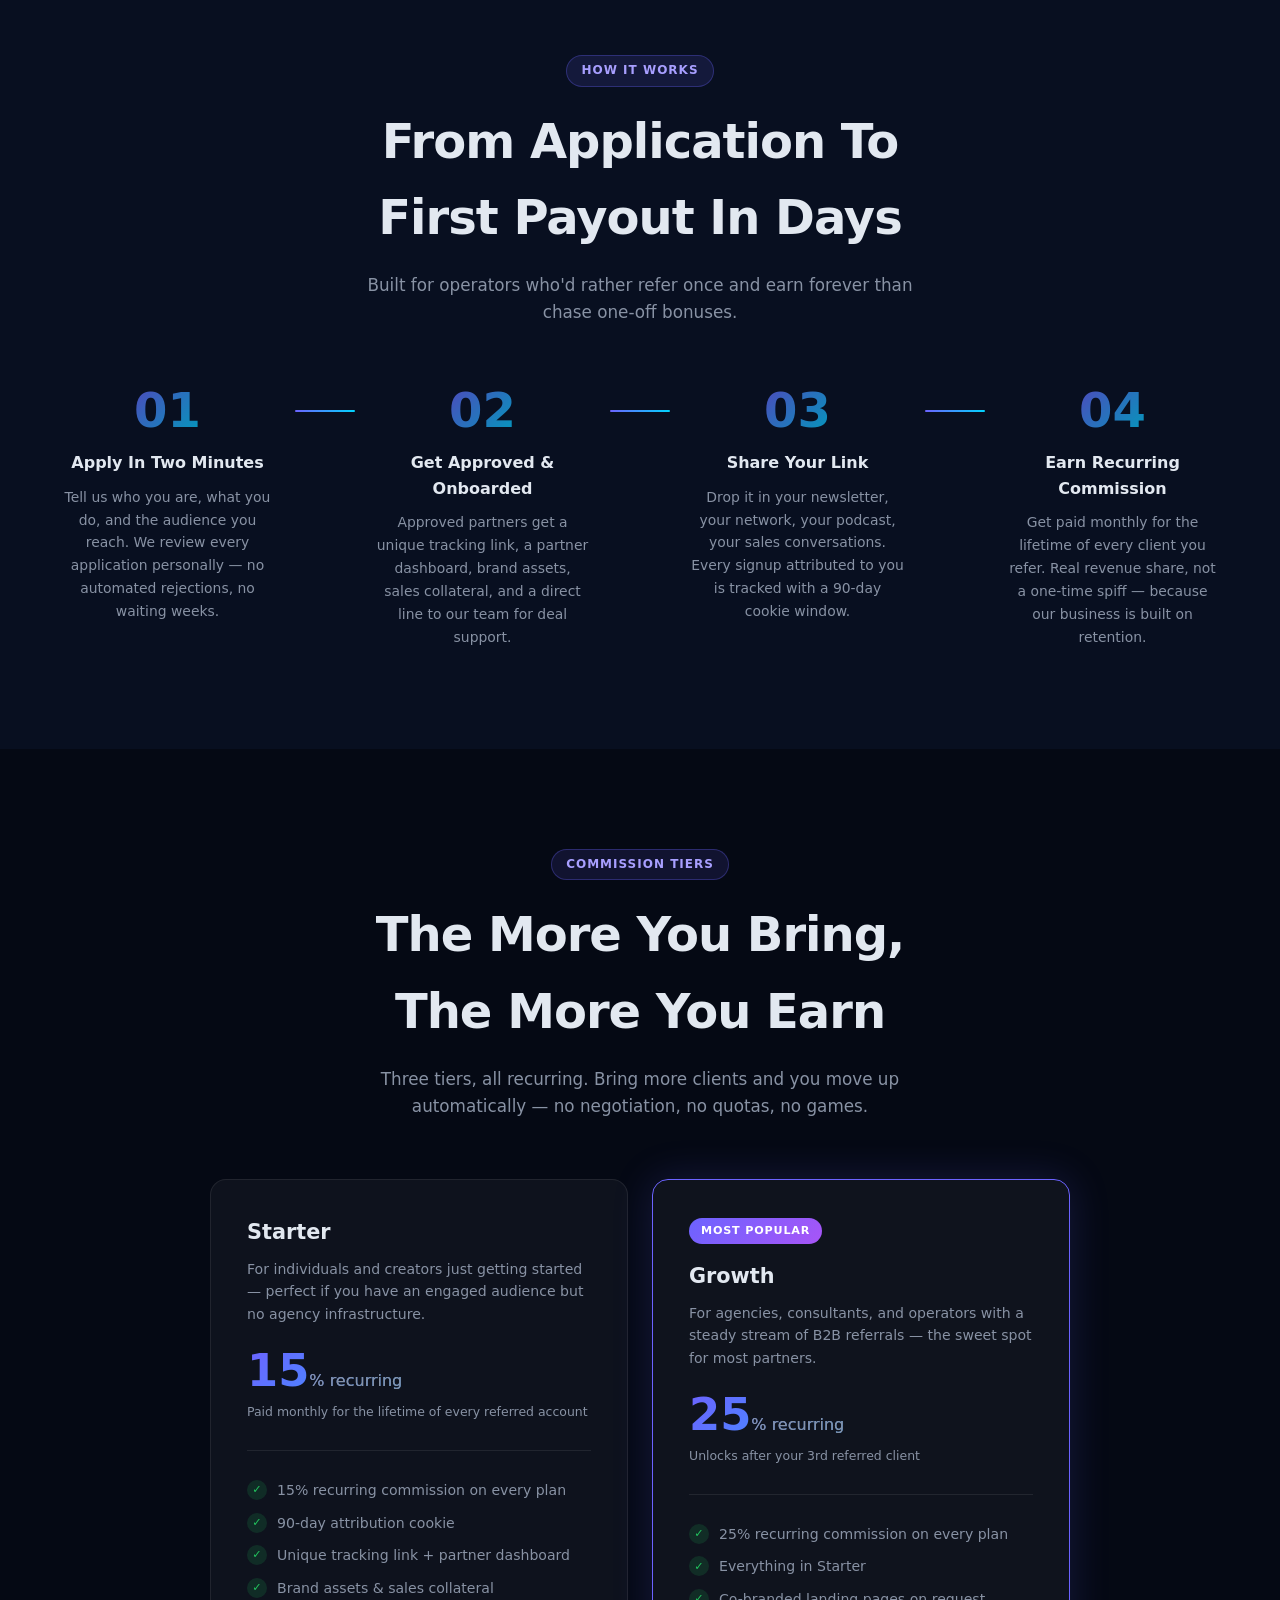
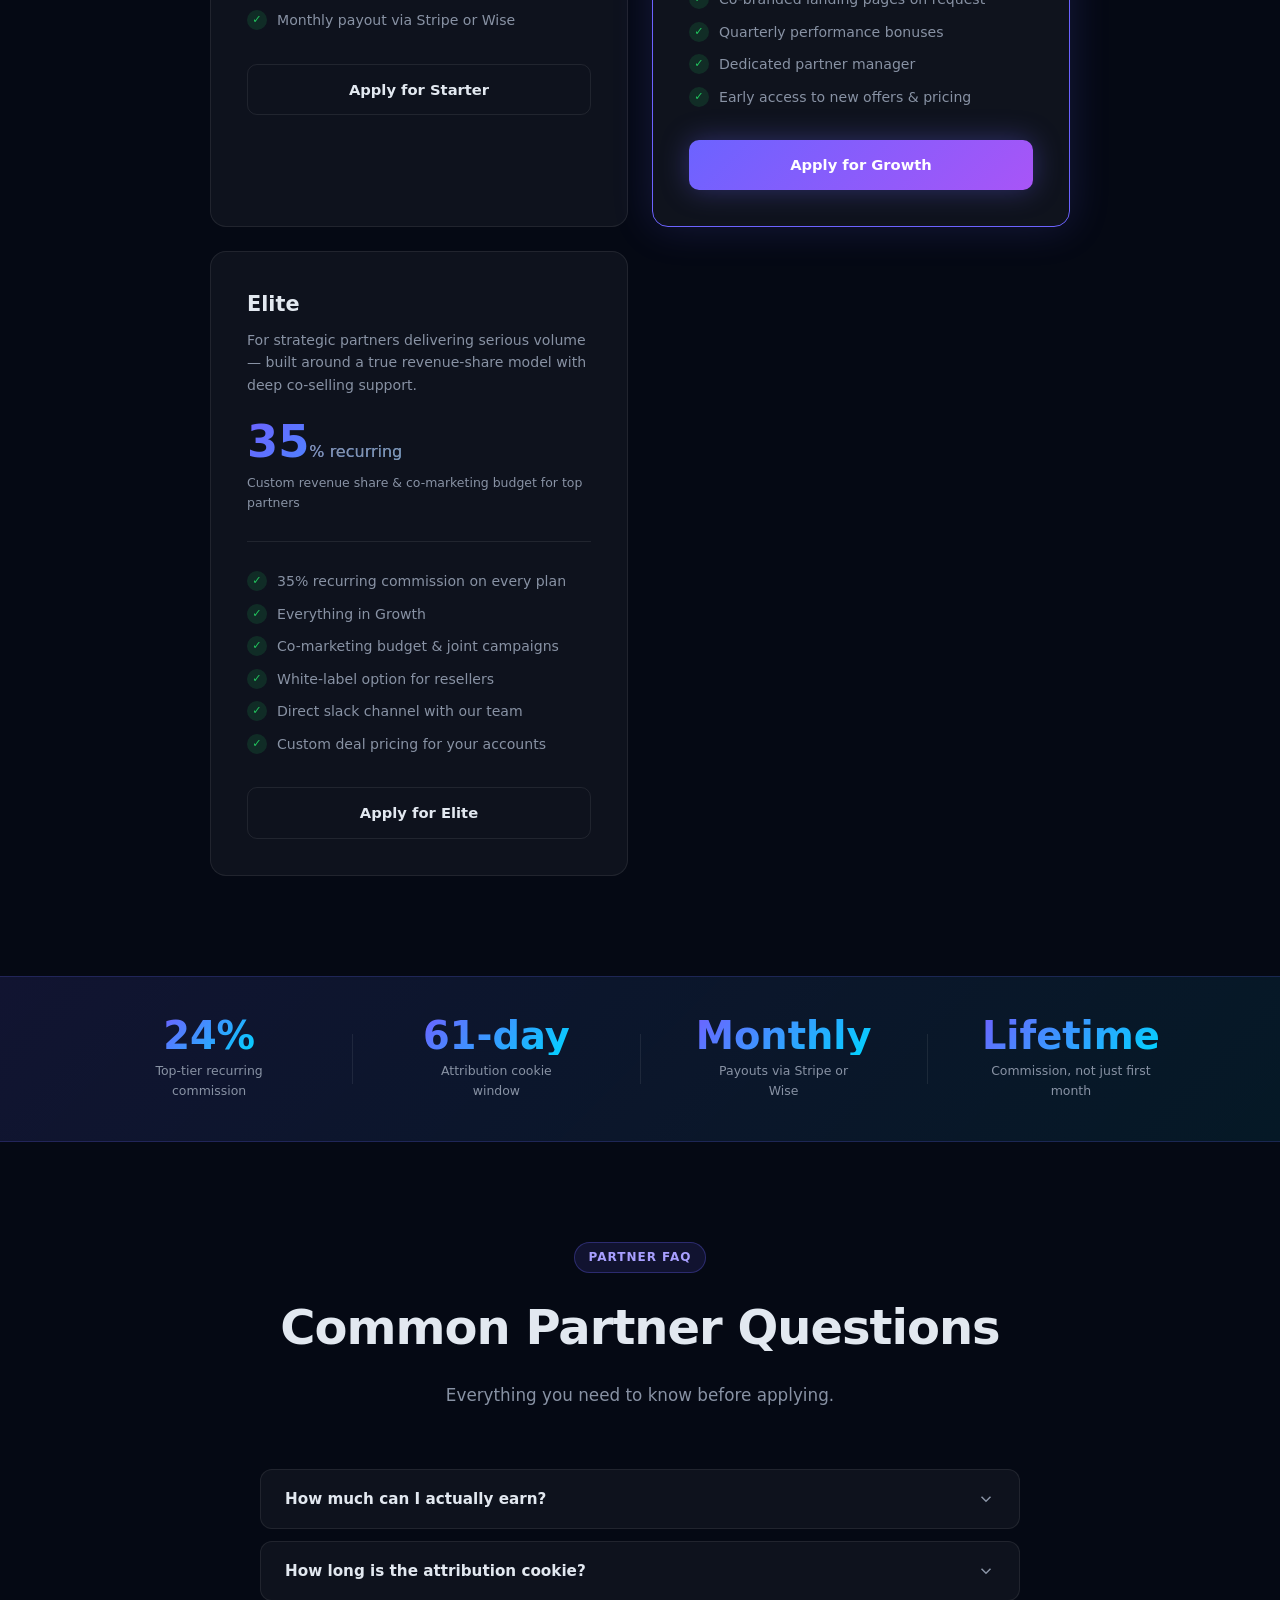
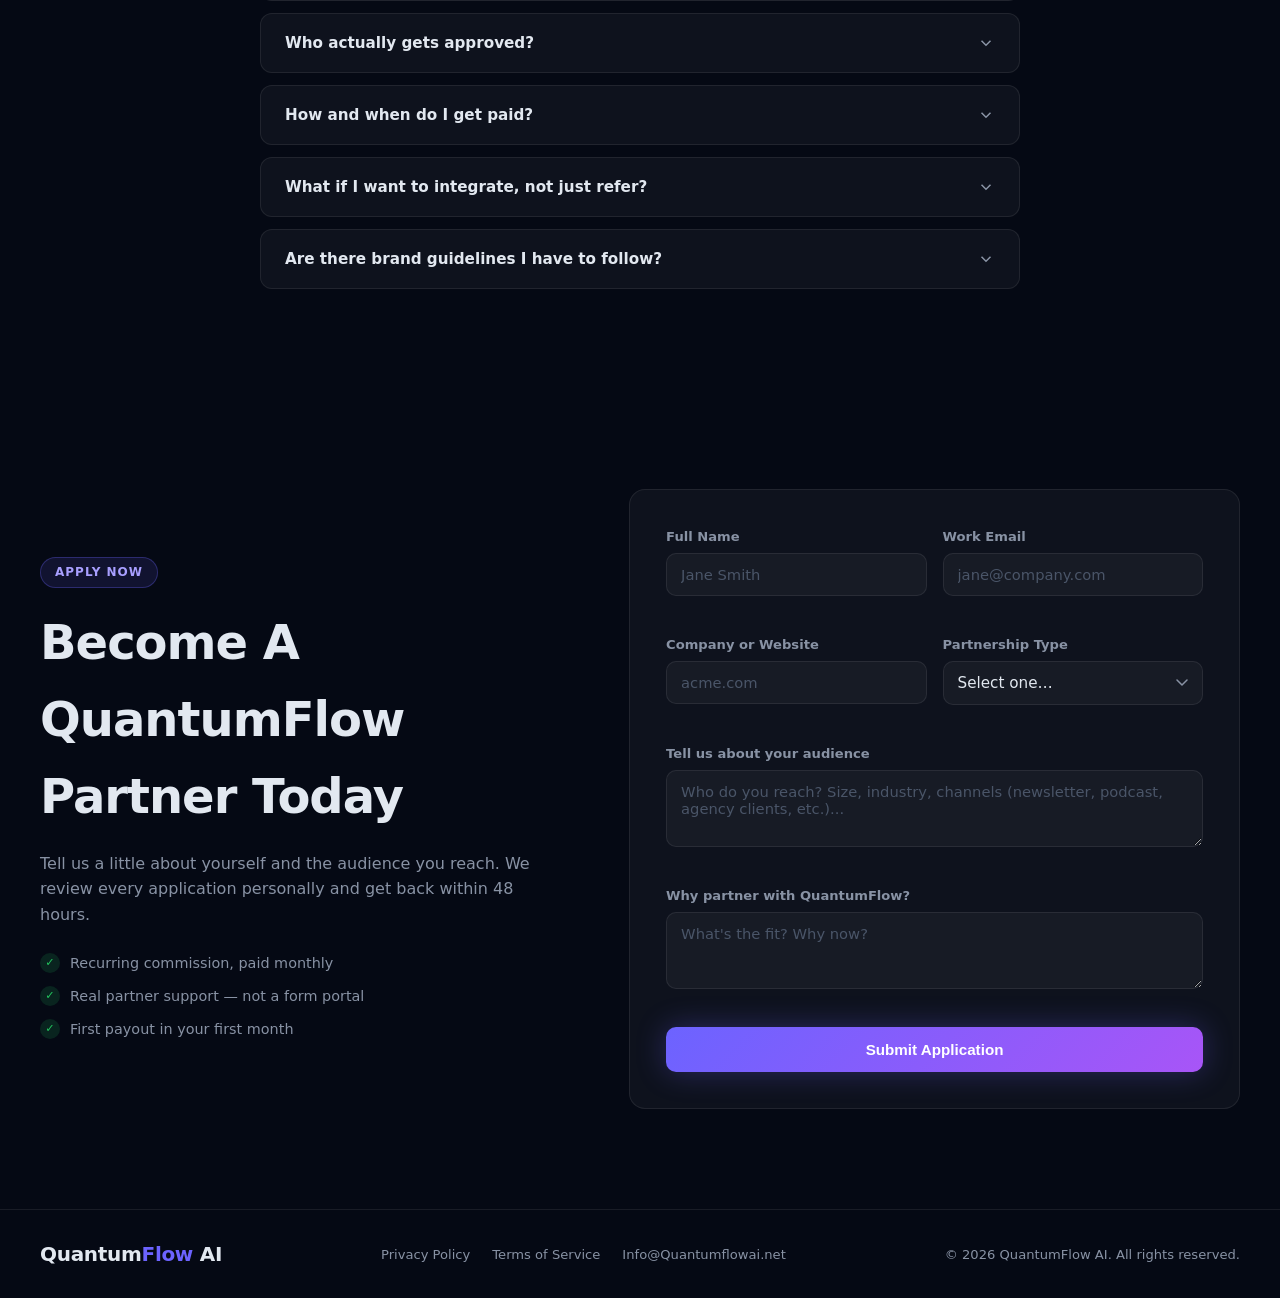
==== commit 6742a7b4: "Add AI Ads & Marketing coming soon page with waitlist signup Teaser page for an upcoming AI-managed " ====
--- a/partners.html
+++ b/partners.html
@@ -151,6 +151,7 @@
         <li><a href="index.html#features" class="nav-close">Features</a></li>
         <li><a href="index.html#pricing" class="nav-close">Pricing</a></li>
         <li><a href="partners.html" class="nav-close" aria-current="page">Partners</a></li>
+        <li><a href="ai-ads.html" class="nav-close">AI Ads <span class="nav-soon">Soon</span></a></li>
         <li><a href="index.html#faq-section" class="nav-close">FAQ</a></li>
         <li><a href="index.html#contact" class="nav-close">Contact</a></li>
         <li><a href="index.html#contact" class="btn-nav nav-close">Book a Call</a></li>
--- a/styles.css
+++ b/styles.css
@@ -78,6 +78,20 @@
   transition: opacity 0.2s, transform 0.2s !important;
 }
 .btn-nav:hover { opacity: 0.85; transform: translateY(-1px); }
+
+.nav-soon {
+  font-size: 0.62rem;
+  font-weight: 700;
+  color: var(--accent2);
+  background: rgba(0,212,255,0.12);
+  border: 1px solid rgba(0,212,255,0.25);
+  padding: 1px 7px;
+  border-radius: 999px;
+  margin-left: 6px;
+  text-transform: uppercase;
+  letter-spacing: 0.3px;
+  vertical-align: middle;
+}
 
 /* ===================== HERO ===================== */
 .hero {
